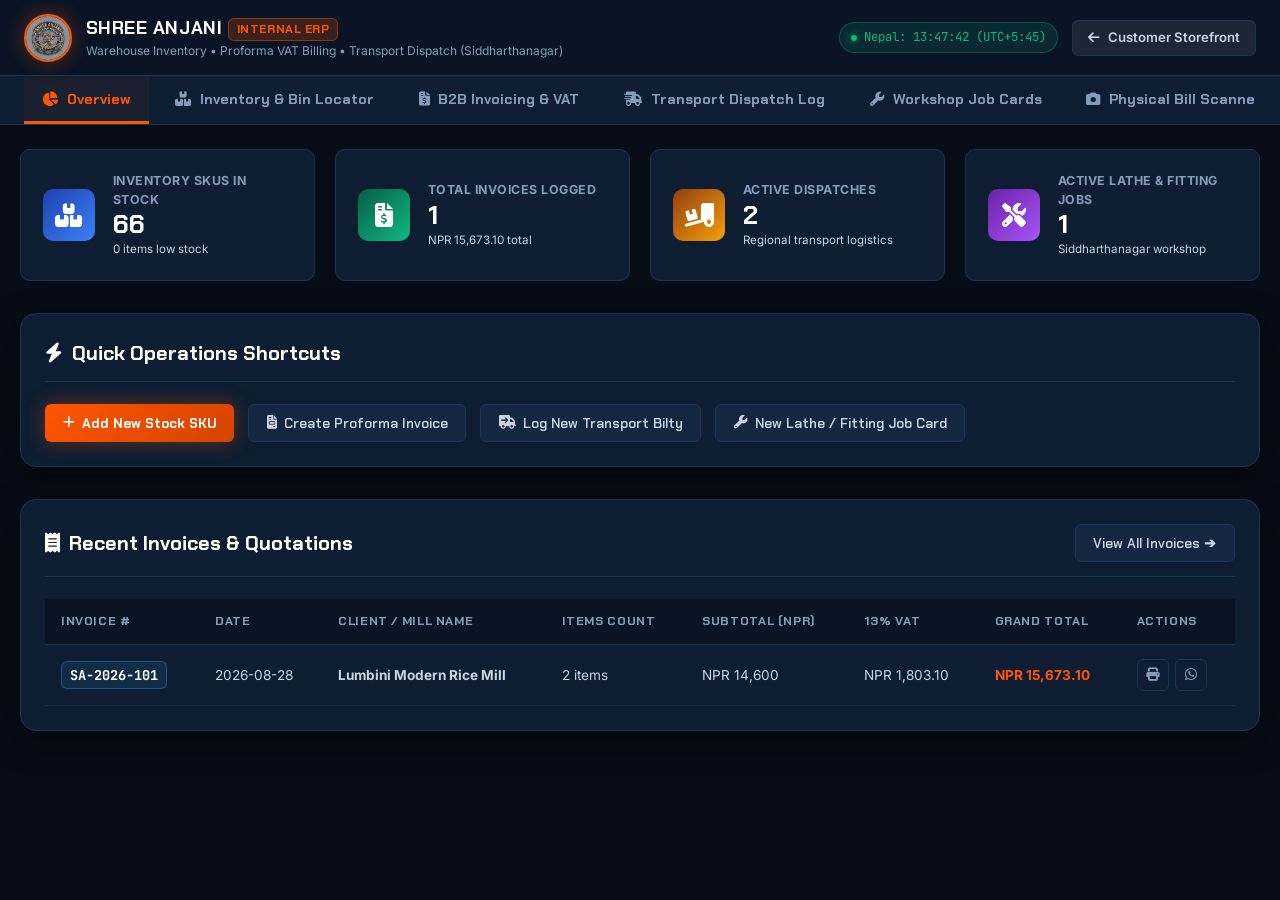
==== internal/index.html @ cbc15a3b "feat: implement 5 SEO & growth modules (dynamic JSON-LD schema, corridor SEO router, bilingual hrefl" ====
<!DOCTYPE html>
<html lang="en">
<head>
  <meta charset="UTF-8" />
  <meta name="viewport" content="width=device-width, initial-scale=1.0" />
  <title>Shree Anjani — Internal Store Operations &amp; ERP Portal</title>
  
  <!-- Fonts & FontAwesome -->
  <link rel="preconnect" href="https://fonts.googleapis.com" />
  <link rel="preconnect" href="https://fonts.gstatic.com" crossorigin />
  <link href="https://fonts.googleapis.com/css2?family=Chakra+Petch:wght@500;600;700&family=Inter:wght@400;500;600;700;800&family=JetBrains+Mono:wght@500;700&family=Mukta:wght@500;700&display=swap" rel="stylesheet" />
  <link rel="stylesheet" href="https://cdnjs.cloudflare.com/ajax/libs/font-awesome/6.5.1/css/all.min.css" />
  
  <link rel="icon" type="image/jpeg" href="../assets/logo.jpg" />
  <link rel="stylesheet" href="internal.css" />
  <script src="../supabase_client.js"></script>
</head>
<body>

  <!-- ================= 1. INTERNAL HEADER ================= -->
  <header class="internal-header">
    <div class="header-brand-wrap">
      <div class="logo-orb" style="background: transparent; padding: 0; overflow: hidden; border: 2px solid var(--accent-orange); border-radius: 50%; width: 48px; height: 48px;">
        <img src="../assets/logo.png" alt="Shree Anjani Logo" style="width: 100%; height: 100%; object-fit: cover;" />
      </div>
      <div class="header-titles">
        <h1>SHREE ANJANI <span class="badge-erp">INTERNAL ERP</span></h1>
        <p class="header-subtitle">Warehouse Inventory • Proforma VAT Billing • Transport Dispatch (Siddharthanagar)</p>
      </div>
    </div>

    <div class="header-right-tools">
      <span class="time-badge" id="internalNepalClock">
        <span class="pulse-dot"></span> <span id="clockDisplay">Nepal Time</span>
      </span>
      <a href="../index.html" class="btn-public-store">
        <i class="fa-solid fa-arrow-left"></i> Customer Storefront
      </a>
    </div>
  </header>

  <!-- ================= 2. TAB NAVIGATION ================= -->
  <nav class="internal-nav-bar" aria-label="Internal Modules Navigation">
    <ul class="nav-tabs-list">
      <li>
        <button class="tab-btn active" data-tab="tab-overview" onclick="window.switchInternalTab('tab-overview')">
          <i class="fa-solid fa-chart-pie"></i> Overview
        </button>
      </li>
      <li>
        <button class="tab-btn" data-tab="tab-inventory" onclick="window.switchInternalTab('tab-inventory')">
          <i class="fa-solid fa-boxes-stacked"></i> Inventory &amp; Bin Locator
        </button>
      </li>
      <li>
        <button class="tab-btn" data-tab="tab-invoicing" onclick="window.switchInternalTab('tab-invoicing')">
          <i class="fa-solid fa-file-invoice-dollar"></i> B2B Invoicing &amp; VAT
        </button>
      </li>
      <li>
        <button class="tab-btn" data-tab="tab-transport" onclick="window.switchInternalTab('tab-transport')">
          <i class="fa-solid fa-truck-fast"></i> Transport Dispatch Log
        </button>
      </li>
      <li>
        <button class="tab-btn" data-tab="tab-workshop" onclick="window.switchInternalTab('tab-workshop')">
          <i class="fa-solid fa-wrench"></i> Workshop Job Cards
        </button>
      </li>
      <li>
        <button class="tab-btn" data-tab="tab-scanner" onclick="window.switchInternalTab('tab-scanner')">
          <i class="fa-solid fa-camera"></i> Physical Bill Scanner
        </button>
      </li>
      <li>
        <button class="tab-btn" data-tab="tab-settings" onclick="window.switchInternalTab('tab-settings')">
          <i class="fa-solid fa-database"></i> Backup &amp; Data
        </button>
      </li>
    </ul>
  </nav>

  <!-- ================= 3. MAIN DASHBOARD PANELS ================= -->
  <main class="internal-main-content">

    <!-- ================= TAB 1: OVERVIEW ================= -->
    <section class="tab-panel active" id="tab-overview">
      
      <!-- Top Summary Metrics Cards -->
      <div class="stats-cards-grid">
        <div class="stat-box">
          <div class="stat-icon-wrapper bg-blue"><i class="fa-solid fa-boxes-stacked"></i></div>
          <div class="stat-content">
            <span class="stat-title">Inventory SKUs in Stock</span>
            <span class="stat-number" id="overviewSkuCount">0</span>
            <span class="stat-memo" id="overviewLowStockCount">0 items low stock</span>
          </div>
        </div>

        <div class="stat-box">
          <div class="stat-icon-wrapper bg-emerald"><i class="fa-solid fa-file-invoice-dollar"></i></div>
          <div class="stat-content">
            <span class="stat-title">Total Invoices Logged</span>
            <span class="stat-number" id="overviewInvoiceCount">0</span>
            <span class="stat-memo" id="overviewRevenueVal">NPR 0.00 total</span>
          </div>
        </div>

        <div class="stat-box">
          <div class="stat-icon-wrapper bg-amber"><i class="fa-solid fa-truck-ramp-box"></i></div>
          <div class="stat-content">
            <span class="stat-title">Active Dispatches</span>
            <span class="stat-number" id="overviewDispatchCount">0</span>
            <span class="stat-memo">Regional transport logistics</span>
          </div>
        </div>

        <div class="stat-box">
          <div class="stat-icon-wrapper bg-purple"><i class="fa-solid fa-screwdriver-wrench"></i></div>
          <div class="stat-content">
            <span class="stat-title">Active Lathe &amp; Fitting Jobs</span>
            <span class="stat-number" id="overviewWorkshopCount">0</span>
            <span class="stat-memo">Siddharthanagar workshop</span>
          </div>
        </div>
      </div>

      <!-- Quick Action Shortcuts -->
      <div class="section-panel-card hide-on-print">
        <div class="panel-header-flex">
          <h2 class="panel-title"><i class="fa-solid fa-bolt text-orange"></i> Quick Operations Shortcuts</h2>
        </div>
        <div style="display: flex; flex-wrap: wrap; gap: 0.85rem;">
          <button class="btn-primary-action" onclick="window.openStockModal()">
            <i class="fa-solid fa-plus"></i> Add New Stock SKU
          </button>
          <button class="btn-secondary-action" onclick="window.switchInternalTab('tab-invoicing')">
            <i class="fa-solid fa-file-invoice"></i> Create Proforma Invoice
          </button>
          <button class="btn-secondary-action" onclick="window.switchInternalTab('tab-transport')">
            <i class="fa-solid fa-truck-arrow-right"></i> Log New Transport Bilty
          </button>
          <button class="btn-secondary-action" onclick="window.switchInternalTab('tab-workshop')">
            <i class="fa-solid fa-wrench"></i> New Lathe / Fitting Job Card
          </button>
        </div>
      </div>

      <!-- Recent Invoices Summary Table -->
      <div class="section-panel-card">
        <div class="panel-header-flex">
          <h2 class="panel-title"><i class="fa-solid fa-receipt text-orange"></i> Recent Invoices &amp; Quotations</h2>
          <button class="btn-secondary-action" onclick="window.switchInternalTab('tab-invoicing')">View All Invoices ➔</button>
        </div>
        <div class="table-responsive-container">
          <table class="data-table" id="recentInvoicesTable">
            <thead>
              <tr>
                <th>Invoice #</th>
                <th>Date</th>
                <th>Client / Mill Name</th>
                <th>Items Count</th>
                <th>Subtotal (NPR)</th>
                <th>13% VAT</th>
                <th>Grand Total</th>
                <th>Actions</th>
              </tr>
            </thead>
            <tbody id="recentInvoicesTbody">
              <!-- Populated dynamically via JS -->
            </tbody>
          </table>
        </div>
      </div>

    </section>

    <!-- ================= TAB 2: INVENTORY & BIN LOCATOR ================= -->
    <section class="tab-panel" id="tab-inventory">
      
      <div class="section-panel-card">
        <div class="panel-header-flex">
          <h2 class="panel-title"><i class="fa-solid fa-warehouse text-orange"></i> Warehouse Inventory &amp; Shelf / Bin Locator</h2>
          
          <div class="panel-controls">
            <input type="text" id="inventorySearchInput" class="search-input-control" placeholder="Search Part No. (e.g. 6205, B-65, UCP)..." oninput="window.renderInventoryTable()" />
            <select id="inventoryCategoryFilter" class="select-filter-control" onchange="window.renderInventoryTable()">
              <option value="All">All Categories</option>
              <option value="Bearings">Bearings</option>
              <option value="Belts & Pulleys">Belts &amp; Pulleys</option>
              <option value="Machinery Spares">Machinery Spares</option>
              <option value="Workshop Services">Workshop Services</option>
            </select>
            <select id="inventoryBrandFilter" class="select-filter-control" onchange="window.renderInventoryTable()">
              <option value="All">All Brands</option>
              <option value="SKF">SKF</option>
              <option value="NBC">NBC</option>
              <option value="URB">URB</option>
              <option value="NTN">NTN</option>
              <option value="Other">Other Brands</option>
            </select>
            <button class="btn-primary-action" onclick="window.openStockModal()">
              <i class="fa-solid fa-plus"></i> Add Item
            </button>
          </div>
        </div>

        <div class="table-responsive-container">
          <table class="data-table" id="inventoryTable">
            <thead>
              <tr>
                <th>Part / Bearing No.</th>
                <th>Category</th>
                <th>Brand</th>
                <th>Warehouse Rack / Bin</th>
                <th>Stock Qty</th>
                <th>Wholesale Rate (NPR)</th>
                <th>Status</th>
                <th>Actions</th>
              </tr>
            </thead>
            <tbody id="inventoryTbody">
              <!-- Populated dynamically via JS -->
            </tbody>
          </table>
        </div>
      </div>

    </section>

    <!-- ================= TAB 3: B2B INVOICING & VAT ================= -->
    <section class="tab-panel" id="tab-invoicing">
      
      <!-- New Invoice Generator Box -->
      <div class="section-panel-card hide-on-print">
        <div class="panel-header-flex">
          <h2 class="panel-title"><i class="fa-solid fa-file-circle-plus text-orange"></i> Create B2B Wholesale Proforma / Tax Invoice</h2>
          <button class="btn-secondary-action" onclick="window.resetInvoiceForm()"><i class="fa-solid fa-rotate-left"></i> Reset Form</button>
        </div>

        <form id="invoiceGeneratorForm" onsubmit="event.preventDefault(); window.generateAndSaveInvoice();">
          <div class="form-3col">
            <div class="input-field-group">
              <label for="invCustomerName">Client / Mill / Business Name *</label>
              <input type="text" id="invCustomerName" placeholder="e.g. Lumbini Agro & Rice Mills Ltd." required />
            </div>
            <div class="input-field-group">
              <label for="invCustomerPan">Client PAN / VAT No.</label>
              <input type="text" id="invCustomerPan" placeholder="e.g. 601234567" />
            </div>
            <div class="input-field-group">
              <label for="invCustomerPhone">Contact Phone / WhatsApp *</label>
              <input type="tel" id="invCustomerPhone" placeholder="e.g. 98XXXXXXXX" required />
            </div>
          </div>

          <div class="form-3col">
            <div class="input-field-group">
              <label for="invCustomerLocation">Delivery City / District *</label>
              <input type="text" id="invCustomerLocation" placeholder="e.g. Siddharthanagar, Pokhara, Butwal" required />
            </div>
            <div class="input-field-group">
              <label for="invDate">Invoice Date</label>
              <input type="date" id="invDate" />
            </div>
            <div class="input-field-group">
              <label for="invDiscountPct">Special Discount Rate (%)</label>
              <input type="number" id="invDiscountPct" value="0" min="0" max="50" step="0.5" oninput="window.recalculateInvoiceTotals()" />
            </div>
          </div>

          <!-- Dynamic Line Items Container -->
          <div style="margin: 1.5rem 0 1rem;">
            <div style="display: flex; justify-content: space-between; align-items: center; margin-bottom: 0.75rem;">
              <h3 style="font-family: var(--font-display); font-size: 1rem; color: #fff;">Itemized Bill of Materials</h3>
              <button type="button" class="btn-secondary-action" onclick="window.addInvoiceItemRow()">
                <i class="fa-solid fa-plus"></i> Add Item Line
              </button>
            </div>

            <div id="invoiceItemsRowsContainer">
              <!-- Item rows injected via JS -->
            </div>
          </div>

          <!-- Invoice Bottom Action Buttons -->
          <div style="display: flex; justify-content: flex-end; gap: 0.85rem; margin-top: 1.5rem;">
            <button type="submit" class="btn-primary-action">
              <i class="fa-solid fa-floppy-disk"></i> Save &amp; Generate Invoice
            </button>
          </div>
        </form>
      </div>

      <!-- Printable Invoice Paper View (Appears upon generation or viewing) -->
      <div id="invoicePrintableView" class="invoice-bill-container" style="display: none;">
        
        <div class="invoice-bill-header">
          <div class="invoice-brand" style="display: flex; align-items: center; gap: 1.15rem;">
            <img src="../assets/logo.png" alt="Shree Anjani Logo" style="width: 68px; height: 68px; border-radius: 50%; border: 2px solid #D94400; object-fit: cover;" />
            <div>
              <h2>SHREE ANJANI BELT AND BEARING STORE</h2>
              <p><strong>Formerly Shree Balaji Belt Center</strong> • ESTB. 2026</p>
              <p>Main Industrial Corridor, Siddharthanagar (Bhairahawa), Nepal</p>
              <p><strong>Phone:</strong> 980-4462602 / 984-7301185 • <strong>Plus Code:</strong> GF83+75V</p>
            </div>
          </div>
          <div class="invoice-meta-right">
            <div class="invoice-tag-title">PROFORMA INVOICE</div>
            <p><strong>Invoice No:</strong> <span id="printInvNumber" class="font-mono">SA-2026-001</span></p>
            <p><strong>Date:</strong> <span id="printInvDate">2026-08-29</span></p>
          </div>
        </div>

        <div class="invoice-customer-details">
          <div>
            <p><strong>Billed To:</strong> <span id="printClientName">Lumbini Rice Mill</span></p>
            <p><strong>PAN / VAT No:</strong> <span id="printClientPan">N/A</span></p>
          </div>
          <div>
            <p><strong>Contact Phone:</strong> <span id="printClientPhone">980-0000000</span></p>
            <p><strong>Delivery Destination:</strong> <span id="printClientCity">Siddharthanagar, Nepal</span></p>
          </div>
        </div>

        <table class="invoice-table-printable">
          <thead>
            <tr>
              <th>#</th>
              <th>Item Description / Part No.</th>
              <th>Brand</th>
              <th>Qty</th>
              <th>Rate (NPR)</th>
              <th style="text-align: right;">Amount (NPR)</th>
            </tr>
          </thead>
          <tbody id="printInvTbody">
            <!-- Populated via JS -->
          </tbody>
        </table>

        <table class="invoice-totals-table">
          <tr>
            <td><strong>Subtotal:</strong></td>
            <td style="text-align: right;" id="printSubtotal">NPR 0.00</td>
          </tr>
          <tr>
            <td><strong>Discount:</strong></td>
            <td style="text-align: right;" id="printDiscount">NPR 0.00</td>
          </tr>
          <tr>
            <td><strong>13% Nepal VAT:</strong></td>
            <td style="text-align: right;" id="printVat">NPR 0.00</td>
          </tr>
          <tr class="total-grand-row">
            <td><strong>Grand Total:</strong></td>
            <td style="text-align: right;" id="printGrandTotal">NPR 0.00</td>
          </tr>
        </table>

        <div class="invoice-footer-signatures">
          <div>
            <p>Prepared By: <strong>Sales Desk (Shree Anjani)</strong></p>
            <p>100% Genuine Industrial Spares Guarantee</p>
          </div>
          <div style="text-align: right;">
            <p>_______________________________</p>
            <p>Authorized Signature &amp; Stamp</p>
          </div>
        </div>

        <div class="hide-on-print" style="display: flex; justify-content: flex-end; gap: 0.85rem; margin-top: 1.5rem; border-top: 1px solid #E2E8F0; padding-top: 1.25rem;">
          <button class="btn-primary-action" onclick="window.print()"><i class="fa-solid fa-print"></i> Print / Save PDF</button>
          <button class="btn-secondary-action" onclick="window.shareCurrentInvoiceWhatsApp()"><i class="fa-brands fa-whatsapp text-emerald"></i> WhatsApp Invoice to Client</button>
        </div>

      </div>

    </section>

    <!-- ================= TAB 4: TRANSPORT DISPATCH LOG ================= -->
    <section class="tab-panel" id="tab-transport">
      
      <div class="section-panel-card">
        <div class="panel-header-flex">
          <h2 class="panel-title"><i class="fa-solid fa-truck-fast text-orange"></i> Regional Transport Logistics &amp; Bilty Tracker</h2>
          <button class="btn-primary-action" onclick="window.openTransportModal()"><i class="fa-solid fa-plus"></i> Log Dispatch</button>
        </div>

        <div class="table-responsive-container">
          <table class="data-table" id="transportTable">
            <thead>
              <tr>
                <th>Bilty / Receipt #</th>
                <th>Dispatch Date</th>
                <th>Transport Service</th>
                <th>Destination District</th>
                <th>Client Name</th>
                <th>Packages / Cartons</th>
                <th>Payment Mode</th>
                <th>Status</th>
                <th>Actions</th>
              </tr>
            </thead>
            <tbody id="transportTbody">
              <!-- Populated dynamically via JS -->
            </tbody>
          </table>
        </div>
      </div>

    </section>

    <!-- ================= TAB 5: WORKSHOP JOB CARDS ================= -->
    <section class="tab-panel" id="tab-workshop">
      
      <div class="section-panel-card">
        <div class="panel-header-flex">
          <h2 class="panel-title"><i class="fa-solid fa-wrench text-orange"></i> Machine Workshop Job Card Manager</h2>
          <button class="btn-primary-action" onclick="window.openWorkshopModal()"><i class="fa-solid fa-plus"></i> New Job Card</button>
        </div>

        <div class="table-responsive-container">
          <table class="data-table" id="workshopTable">
            <thead>
              <tr>
                <th>Job Card #</th>
                <th>Received Date</th>
                <th>Job Type</th>
                <th>Client / Mill Name</th>
                <th>Specifications / Notes</th>
                <th>Charges (NPR)</th>
                <th>Job Status</th>
                <th>Actions</th>
              </tr>
            </thead>
            <tbody id="workshopTbody">
              <!-- Populated dynamically via JS -->
            </tbody>
          </table>
        </div>
      </div>

    </section>

    <!-- ================= TAB 5: PHYSICAL BILL & INVOICE OCR SCANNER ================= -->
    <section class="tab-panel" id="tab-scanner">
      
      <div class="section-panel-card">
        <div class="panel-header-flex">
          <div>
            <h2 class="panel-title"><i class="fa-solid fa-camera text-orange"></i> Physical Bill &amp; Invoice Scanner (OCR)</h2>
            <p style="color: var(--text-secondary); font-size: 0.85rem; margin-top: 0.25rem;">
              Capture physical paper bills or upload invoice photos. Automatically detect part numbers, quantities, and update warehouse inventory.
            </p>
          </div>
          <div style="display: flex; gap: 0.5rem; align-items: center;">
            <span class="badge-erp" style="background: rgba(16, 185, 129, 0.15); color: #34D399; border: 1px solid rgba(16, 185, 129, 0.3);">
              <i class="fa-solid fa-wand-magic-sparkles"></i> Smart Stock Sync
            </span>
          </div>
        </div>

        <!-- Bill Type Selector -->
        <div style="background: rgba(10, 19, 32, 0.85); border: 1px solid var(--border-subtle); border-radius: var(--radius-md); padding: 1rem 1.25rem; margin-bottom: 1.5rem; display: flex; flex-wrap: wrap; align-items: center; justify-content: space-between; gap: 1rem;">
          <span style="font-weight: 700; color: #FFFFFF; font-size: 0.9rem;">
            <i class="fa-solid fa-arrow-right-arrow-left text-orange"></i> Transaction Intent:
          </span>
          <div style="display: flex; gap: 1.5rem;">
            <label style="display: flex; align-items: center; gap: 0.5rem; color: #34D399; font-weight: 700; cursor: pointer;">
              <input type="radio" name="billTypeRadio" value="PURCHASE" checked onchange="window.updateBillScanMode()" />
              <span>📥 Purchase Bill (Inward / Restock &rarr; <strong style="text-decoration: underline;">ADDS TO STOCK</strong>)</span>
            </label>
            <label style="display: flex; align-items: center; gap: 0.5rem; color: #38BDF8; font-weight: 700; cursor: pointer;">
              <input type="radio" name="billTypeRadio" value="SALES" onchange="window.updateBillScanMode()" />
              <span>📤 Sales Bill (Outward / Dispatch &rarr; <strong style="text-decoration: underline;">DEDUCTS STOCK</strong>)</span>
            </label>
          </div>
        </div>

        <div style="display: grid; grid-template-columns: 1fr 1.35fr; gap: 1.5rem;">
          
          <!-- Column 1: Camera Viewfinder & File Input -->
          <div>
            <div style="border: 2px dashed var(--border-subtle); border-radius: var(--radius-md); background: #060e18; min-height: 240px; position: relative; overflow: hidden; display: flex; flex-direction: column; align-items: center; justify-content: center; padding: 1rem;">
              
              <video id="scannerVideoFeed" autoplay playsinline style="width: 100%; height: 220px; object-fit: cover; border-radius: 6px; display: none;"></video>
              <canvas id="scannerCanvasOutput" style="width: 100%; max-height: 220px; object-fit: contain; border-radius: 6px; display: none;"></canvas>

              <div id="scannerPlaceholder" style="text-align: center; padding: 1.5rem 0;">
                <i class="fa-solid fa-file-invoice" style="font-size: 2.75rem; color: var(--accent-orange); margin-bottom: 0.75rem; opacity: 0.85;"></i>
                <p style="font-size: 0.95rem; color: #FFFFFF; font-weight: 600; margin-bottom: 0.25rem;">Camera Viewfinder Ready</p>
                <p style="font-size: 0.75rem; color: var(--text-muted);">Position physical bill under bright light or upload photo</p>
              </div>

              <!-- Viewfinder Guide Box Overlay -->
              <div id="scannerOverlayGuide" style="position: absolute; top: 15px; left: 15px; right: 15px; bottom: 15px; border: 2px solid rgba(56, 189, 248, 0.5); border-radius: 8px; pointer-events: none; display: none;">
                <div style="position: absolute; top: 5px; left: 10px; font-size: 0.65rem; color: #38BDF8; font-family: var(--font-mono); font-weight: bold;">
                  SCAN AREA • ALIGN INVOICE TABLE
                </div>
              </div>
            </div>

            <!-- Viewfinder Controls -->
            <div style="display: flex; flex-wrap: wrap; gap: 0.65rem; margin-top: 1rem;">
              <button type="button" class="btn-primary-action" id="btnStartCam" onclick="window.startBillCamera()">
                <i class="fa-solid fa-video"></i> Start Camera
              </button>
              <button type="button" class="btn-secondary-action" id="btnSnapCam" onclick="window.captureBillSnapshot()" style="display: none; border-color: #34D399; color: #34D399;">
                <i class="fa-solid fa-camera"></i> Capture &amp; Scan
              </button>
              <button type="button" class="btn-secondary-action" onclick="document.getElementById('billPhotoUpload').click()">
                <i class="fa-solid fa-image"></i> Upload Bill Photo
              </button>
              <input type="file" id="billPhotoUpload" accept="image/*" style="display: none;" onchange="window.handleBillPhotoUpload(event)" />
            </div>

            <!-- Header Info Extraction -->
            <div style="background: rgba(10, 19, 32, 0.8); border: 1px solid var(--border-subtle); border-radius: var(--radius-md); padding: 1rem; margin-top: 1rem;">
              <div style="font-size: 0.75rem; font-family: var(--font-mono); color: var(--accent-orange); margin-bottom: 0.65rem; font-weight: bold;">
                <i class="fa-solid fa-receipt"></i> INVOICE HEADER DETAILS
              </div>
              <div class="form-2col" style="margin-bottom: 0.5rem;">
                <div class="input-field-group">
                  <label for="billPartyName">Supplier / Customer</label>
                  <input type="text" id="billPartyName" placeholder="e.g. SKF Nepal / ABC Mills" />
                </div>
                <div class="input-field-group">
                  <label for="billInvoiceNumber">Bill / Invoice No.</label>
                  <input type="text" id="billInvoiceNumber" placeholder="e.g. INV-2026-890" />
                </div>
              </div>
              <div class="form-2col">
                <div class="input-field-group">
                  <label for="billPanVat">PAN / VAT No.</label>
                  <input type="text" id="billPanVat" placeholder="e.g. 601249821" />
                </div>
                <div class="input-field-group">
                  <label for="billDate">Bill Date</label>
                  <input type="date" id="billDate" />
                </div>
              </div>
            </div>

          </div>

          <!-- Column 2: Scanned Line Items & Stock Impact Preview -->
          <div>
            <div style="display: flex; justify-content: space-between; align-items: center; margin-bottom: 0.75rem;">
              <h3 style="font-family: var(--font-display); font-size: 1.1rem; color: #FFFFFF;">
                <i class="fa-solid fa-list-check text-orange"></i> Detected Line Items &amp; Stock Impact
              </h3>
              <button type="button" class="btn-secondary-action" style="font-size: 0.75rem; padding: 0.35rem 0.75rem;" onclick="window.addBlankScannedItemRow()">
                <i class="fa-solid fa-plus"></i> Add Item Line
              </button>
            </div>

            <div class="table-responsive-container" style="max-height: 320px; overflow-y: auto; border: 1px solid var(--border-subtle); border-radius: var(--radius-md);">
              <table class="data-table" id="scannedItemsTable">
                <thead>
                  <tr>
                    <th>Part Number</th>
                    <th>Brand</th>
                    <th>Scanned Qty</th>
                    <th>Unit Rate</th>
                    <th>Current &rarr; New Stock</th>
                    <th>Action</th>
                  </tr>
                </thead>
                <tbody id="scannedItemsTbody">
                  <!-- Dynamically populated or manually edited -->
                  <tr>
                    <td colspan="6" style="text-align: center; color: var(--text-muted); padding: 2rem;">
                      <i class="fa-solid fa-qrcode" style="font-size: 1.5rem; margin-bottom: 0.5rem; display: block;"></i>
                      Scan a physical bill or click "Add Item Line" to preview stock impact.
                    </td>
                  </tr>
                </tbody>
              </table>
            </div>

            <!-- Financial Summary Box -->
            <div style="background: rgba(10, 19, 32, 0.8); border: 1px solid var(--border-subtle); border-radius: var(--radius-md); padding: 1rem; margin-top: 1rem;">
              <div style="display: flex; justify-content: space-between; align-items: center; font-size: 0.85rem; color: var(--text-secondary); margin-bottom: 0.35rem;">
                <span>Taxable Amount:</span>
                <strong id="scannedTaxableVal" style="color: #FFFFFF;">NPR 0.00</strong>
              </div>
              <div style="display: flex; justify-content: space-between; align-items: center; font-size: 0.85rem; color: var(--text-secondary); margin-bottom: 0.35rem;">
                <span>13% Nepal VAT:</span>
                <strong id="scannedVatVal" style="color: var(--accent-blue);">NPR 0.00</strong>
              </div>
              <div style="display: flex; justify-content: space-between; align-items: center; font-size: 1.05rem; font-weight: 700; color: #FFFFFF; border-top: 1px solid var(--border-subtle); padding-top: 0.5rem; margin-top: 0.5rem;">
                <span>Bill Grand Total:</span>
                <span id="scannedGrandTotalVal" style="color: var(--accent-orange);">NPR 0.00</span>
              </div>
            </div>

            <!-- Apply CTA Button -->
            <div style="margin-top: 1.25rem;">
              <button type="button" class="btn-primary-action" style="width: 100%; justify-content: center; font-size: 1rem; padding: 0.85rem;" onclick="window.commitScannedBillToWarehouse()">
                <i class="fa-solid fa-boxes-stacked"></i> ⚡ Apply Bill &amp; Update Warehouse Stock
              </button>
            </div>

          </div>

        </div>

      </div>

    </section>

    <!-- ================= TAB 6: BACKUP & DATA ================= -->
    <section class="tab-panel" id="tab-settings">
      
      <div class="section-panel-card">
        <div class="panel-header-flex">
          <h2 class="panel-title"><i class="fa-solid fa-database text-orange"></i> Data Backup, JSON Export &amp; System Maintenance</h2>
        </div>
        
        <p style="color: var(--text-secondary); margin-bottom: 1.5rem; font-size: 0.9rem;">
          All stock counts, B2B invoices, transport logs, and workshop job cards are securely stored in your browser's persistent storage. You can create JSON backups or restore data anytime.
        </p>

        <div style="display: flex; flex-wrap: wrap; gap: 1rem; margin-bottom: 2rem;">
          <button class="btn-primary-action" onclick="window.exportAllDataJSON()">
            <i class="fa-solid fa-download"></i> Export Full Backup (JSON)
          </button>
          
          <label class="btn-secondary-action" style="cursor: pointer;">
            <i class="fa-solid fa-upload"></i> Restore Backup (JSON)
            <input type="file" id="importJsonInput" accept=".json" style="display: none;" onchange="window.importDataJSON(event)" />
          </label>

          <button class="btn-secondary-action" style="border-color: #F87171; color: #F87171;" onclick="window.resetToDemoSeedData()">
            <i class="fa-solid fa-rotate"></i> Reset to Factory Seed Data (10 Units Stock)
          </button>
        </div>

        <!-- Supabase Cloud Database Real-Time Synchronization Card -->
        <div style="background: rgba(10, 19, 32, 0.8); border: 1px solid var(--accent-orange); border-radius: var(--radius-md); padding: 1.5rem; margin-bottom: 1.5rem;">
          <div style="display: flex; justify-content: space-between; align-items: center; flex-wrap: wrap; gap: 0.75rem; margin-bottom: 1rem;">
            <h3 style="font-family: var(--font-display); font-size: 1.15rem; color: #FFFFFF; display: flex; align-items: center; gap: 0.5rem;">
              <i class="fa-solid fa-bolt text-orange"></i> Supabase Cloud PostgreSQL Database &amp; Real-Time Sync
            </h3>
            <span id="supabaseStatusBadge" style="background: rgba(56, 189, 248, 0.15); color: var(--accent-blue); font-size: 0.75rem; font-weight: 700; padding: 0.3rem 0.75rem; border-radius: var(--radius-pill); border: 1px solid rgba(56, 189, 248, 0.3);">
              <i class="fa-solid fa-circle-dot"></i> Standalone Local PWA Mode
            </span>
          </div>

          <p style="font-size: 0.85rem; color: var(--text-secondary); margin-bottom: 1.25rem;">
            Connect your Supabase project to enable real-time multi-device cloud synchronization between your warehouse sales counter and field agents across Nepal.
          </p>

          <div style="display: grid; grid-template-columns: 1fr 1fr; gap: 1rem; margin-bottom: 1.25rem;">
            <div class="input-field-group">
              <label for="supabaseUrlInput">Supabase Project URL</label>
              <input type="url" id="supabaseUrlInput" placeholder="https://your-project.supabase.co" />
            </div>
            <div class="input-field-group">
              <label for="supabaseKeyInput">Supabase Anon Public API Key</label>
              <input type="password" id="supabaseKeyInput" placeholder="eyJhbGciOiJIUzI1NiIsInR5cCI6IkpXVCJ9..." />
            </div>
          </div>

          <div style="display: flex; flex-wrap: wrap; gap: 0.75rem;">
            <button type="button" class="btn-primary-action" onclick="window.saveAndTestSupabase()">
              <i class="fa-solid fa-plug"></i> Connect &amp; Test Supabase
            </button>
            <button type="button" class="btn-secondary-action" onclick="window.syncLocalWithSupabase()">
              <i class="fa-solid fa-arrows-rotate"></i> Pull Products from Supabase
            </button>
            <button type="button" class="btn-secondary-action" style="border-color: #34D399; color: #34D399;" onclick="window.seedAllInventoryTenUnits()">
              <i class="fa-solid fa-layer-group"></i> ⚡ Initialize 70+ Items (10 Units Stock Each)
            </button>
          </div>

          <div id="supabaseFeedbackMsg" style="margin-top: 1rem; font-size: 0.825rem; display: none; padding: 0.65rem 1rem; border-radius: 6px;"></div>
        </div>

        <!-- Bulk CSV Inventory Uploader Component -->
        <div style="background: rgba(10, 19, 32, 0.8); border: 1px solid var(--border-subtle); border-radius: var(--radius-md); padding: 1.5rem;">
          <div style="display: flex; justify-content: space-between; align-items: center; flex-wrap: wrap; gap: 1rem; margin-bottom: 1rem;">
            <h3 style="font-family: var(--font-display); font-size: 1.1rem; color: #FFFFFF;">
              <i class="fa-solid fa-file-csv text-orange"></i> Bulk Warehouse Inventory Uploader (CSV / Excel)
            </h3>
            <button type="button" class="btn-secondary-action" onclick="window.downloadSampleInventoryCSV()">
              <i class="fa-solid fa-download"></i> Download Sample CSV Template
            </button>
          </div>
          <p style="font-size: 0.825rem; color: var(--text-secondary); margin-bottom: 1rem;">
            Upload a supplier CSV spreadsheet to batch import thousands of bearing, belt, and spare part SKUs directly into your warehouse locator.
          </p>

          <div style="border: 2px dashed var(--border-subtle); border-radius: var(--radius-md); padding: 1.75rem; text-align: center; background: rgba(5, 11, 20, 0.5);">
            <i class="fa-solid fa-cloud-arrow-up" style="font-size: 2rem; color: var(--accent-blue); margin-bottom: 0.75rem;"></i>
            <p style="font-size: 0.9rem; color: #FFFFFF; font-weight: 600; margin-bottom: 0.25rem;">Select or Drag &amp; Drop CSV File</p>
            <p style="font-size: 0.75rem; color: var(--text-muted); margin-bottom: 1rem;">Columns: PartNo, Brand, Category, RackLocation, Quantity, WholesaleRate, LowStockAlert</p>
            <input type="file" id="bulkCsvFileInput" accept=".csv" style="display: none;" onchange="window.handleBulkCSVUpload(event)" />
            <button type="button" class="btn-primary-action" onclick="document.getElementById('bulkCsvFileInput').click()">
              <i class="fa-solid fa-folder-open"></i> Browse CSV Spreadsheet
            </button>
          </div>

          <div id="csvPreviewContainer" style="display: none; margin-top: 1.5rem;">
            <h4 style="font-size: 0.95rem; color: #FFFFFF; margin-bottom: 0.5rem;">Parsed Records Preview:</h4>
            <div class="table-responsive-container" style="max-height: 280px; overflow-y: auto;">
              <table class="data-table" id="csvPreviewTable">
                <thead>
                  <tr>
                    <th>Part No.</th>
                    <th>Brand</th>
                    <th>Category</th>
                    <th>Rack / Bin</th>
                    <th>Qty</th>
                    <th>Rate (NPR)</th>
                  </tr>
                </thead>
                <tbody id="csvPreviewTbody"></tbody>
              </table>
            </div>
            <div style="display: flex; justify-content: flex-end; gap: 0.85rem; margin-top: 1rem;">
              <button type="button" class="btn-secondary-action" onclick="document.getElementById('csvPreviewContainer').style.display='none'">Cancel</button>
              <button type="button" class="btn-primary-action" onclick="window.commitBulkCSVImport()">
                <i class="fa-solid fa-check"></i> Commit Batch Update to Warehouse
              </button>
            </div>
          </div>
        </div>
      </div>

    </section>

  </main>

  <!-- ================= MODALS ================= -->

  <!-- Modal 1: Stock Item Add/Edit -->
  <div class="modal-overlay" id="stockModal">
    <div class="modal-content-box">
      <button class="modal-close-icon" onclick="window.closeStockModal()">&times;</button>
      <h3 style="font-family: var(--font-display); color: #fff; margin-bottom: 1.25rem;">Add / Edit Inventory Stock SKU</h3>
      
      <form id="stockForm" onsubmit="event.preventDefault(); window.saveStockItem();">
        <input type="hidden" id="stockEditId" value="" />
        
        <div class="form-2col">
          <div class="input-field-group">
            <label for="stockPartNo">Part / Bearing No. *</label>
            <input type="text" id="stockPartNo" placeholder="e.g. 6205-2RS, B-65, UCP 208" required />
          </div>
          <div class="input-field-group">
            <label for="stockBrand">Brand *</label>
            <select id="stockBrand" required>
              <option value="SKF">SKF</option>
              <option value="NBC">NBC</option>
              <option value="URB">URB</option>
              <option value="NTN">NTN</option>
              <option value="ZKL">ZKL</option>
              <option value="Fenner">Fenner</option>
              <option value="Other">Other</option>
            </select>
          </div>
        </div>

        <div class="form-2col">
          <div class="input-field-group">
            <label for="stockCategory">Category *</label>
            <select id="stockCategory" required>
              <option value="Bearings">Bearings</option>
              <option value="Belts & Pulleys">Belts &amp; Pulleys</option>
              <option value="Machinery Spares">Machinery Spares</option>
              <option value="Workshop Services">Workshop Services</option>
            </select>
          </div>
          <div class="input-field-group">
            <label for="stockRackLocation">Rack / Bin Location *</label>
            <input type="text" id="stockRackLocation" placeholder="e.g. Rack A-04, Shelf 2" required />
          </div>
        </div>

        <div class="form-2col">
          <div class="input-field-group">
            <label for="stockQuantity">Stock Quantity (Pcs/Units) *</label>
            <input type="number" id="stockQuantity" min="0" value="10" required />
          </div>
          <div class="input-field-group">
            <label for="stockWholesaleRate">Wholesale Rate (NPR) *</label>
            <input type="number" id="stockWholesaleRate" min="0" step="10" value="500" required />
          </div>
        </div>

        <div style="display: flex; justify-content: flex-end; gap: 0.85rem; margin-top: 1.5rem;">
          <button type="button" class="btn-secondary-action" onclick="window.closeStockModal()">Cancel</button>
          <button type="submit" class="btn-primary-action">Save to Inventory</button>
        </div>
      </form>
    </div>
  </div>

  <!-- Modal 2: Transport Dispatch Log -->
  <div class="modal-overlay" id="transportModal">
    <div class="modal-content-box">
      <button class="modal-close-icon" onclick="window.closeTransportModal()">&times;</button>
      <h3 style="font-family: var(--font-display); color: #fff; margin-bottom: 1.25rem;">Log Regional Transport Dispatch</h3>
      
      <form id="transportForm" onsubmit="event.preventDefault(); window.saveTransportDispatch();">
        <div class="form-2col">
          <div class="input-field-group">
            <label for="transBiltyNo">Bilty / Receipt No. *</label>
            <input type="text" id="transBiltyNo" placeholder="e.g. LUM-8921" required />
          </div>
          <div class="input-field-group">
            <label for="transService">Transport Service Name *</label>
            <input type="text" id="transService" placeholder="e.g. Lumbini Transport Express" required />
          </div>
        </div>

        <div class="form-2col">
          <div class="input-field-group">
            <label for="transDestination">Destination District / City *</label>
            <input type="text" id="transDestination" placeholder="e.g. Pokhara, Kathmandu, Butwal" required />
          </div>
          <div class="input-field-group">
            <label for="transClientName">Client Name *</label>
            <input type="text" id="transClientName" placeholder="e.g. Himalayan Flour Mill" required />
          </div>
        </div>

        <div class="form-2col">
          <div class="input-field-group">
            <label for="transPackages">Cartons / Bags Count</label>
            <input type="text" id="transPackages" placeholder="e.g. 2 Cartons, 1 Bundle" required />
          </div>
          <div class="input-field-group">
            <label for="transPaymentMode">Freight Payment Mode</label>
            <select id="transPaymentMode">
              <option value="To-Pay (Client Pays)">To-Pay (Client Pays)</option>
              <option value="Paid (Prepaid)">Paid (Prepaid)</option>
            </select>
          </div>
        </div>

        <div style="display: flex; justify-content: flex-end; gap: 0.85rem; margin-top: 1.5rem;">
          <button type="button" class="btn-secondary-action" onclick="window.closeTransportModal()">Cancel</button>
          <button type="submit" class="btn-primary-action">Save Dispatch</button>
        </div>
      </form>
    </div>
  </div>

  <!-- Modal 3: Workshop Job Card -->
  <div class="modal-overlay" id="workshopModal">
    <div class="modal-content-box">
      <button class="modal-close-icon" onclick="window.closeWorkshopModal()">&times;</button>
      <h3 style="font-family: var(--font-display); color: #fff; margin-bottom: 1.25rem;">Create Machine Workshop Job Card</h3>
      
      <form id="workshopForm" onsubmit="event.preventDefault(); window.saveWorkshopJob();">
        <div class="form-2col">
          <div class="input-field-group">
            <label for="wsJobType">Job Type *</label>
            <select id="wsJobType" required>
              <option value="Lathe Turning / Bush Fabrication">Lathe Turning / Bush Fabrication</option>
              <option value="Pulley Rebore & Keyway Cutting">Pulley Rebore &amp; Keyway Cutting</option>
              <option value="Hydraulic Bearing Fitting & Removal">Hydraulic Bearing Fitting &amp; Removal</option>
              <option value="Shaft Alignment & Sleeving">Shaft Alignment &amp; Sleeving</option>
              <option value="Conveyor Belt Splicing">Conveyor Belt Splicing</option>
            </select>
          </div>
          <div class="input-field-group">
            <label for="wsClientName">Client / Mill Name *</label>
            <input type="text" id="wsClientName" placeholder="e.g. Western Agro Crusher" required />
          </div>
        </div>

        <div class="input-field-group" style="margin-bottom: 1rem;">
          <label for="wsNotes">Dimensions / Specifications / Notes *</label>
          <textarea id="wsNotes" rows="3" placeholder="e.g. 10-inch 3-groove B-section Pulley, bore from 35mm to 42mm with 10mm keyway" required></textarea>
        </div>

        <div class="form-2col">
          <div class="input-field-group">
            <label for="wsCharges">Estimated Charges (NPR) *</label>
            <input type="number" id="wsCharges" min="0" step="50" value="1200" required />
          </div>
          <div class="input-field-group">
            <label for="wsStatus">Initial Job Status</label>
            <select id="wsStatus">
              <option value="Received">Received</option>
              <option value="In Machining">In Machining</option>
              <option value="Quality Tested">Quality Tested</option>
              <option value="Ready for Pickup">Ready for Pickup</option>
            </select>
          </div>
        </div>

        <div style="display: flex; justify-content: flex-end; gap: 0.85rem; margin-top: 1.5rem;">
          <button type="button" class="btn-secondary-action" onclick="window.closeWorkshopModal()">Cancel</button>
          <button type="submit" class="btn-primary-action">Create Job Card</button>
        </div>
      </form>
    </div>
  </div>

  <!-- Modal 4: Review Velocity Automation (Google Maps 5-Star WhatsApp Funnel) -->
  <div class="modal-overlay" id="reviewVelocityModal">
    <div class="modal-content-box" style="max-width: 540px;">
      <button class="modal-close-icon" onclick="window.closeReviewVelocityModal()">&times;</button>
      
      <div style="display: flex; align-items: center; gap: 0.75rem; margin-bottom: 1rem;">
        <div style="width: 44px; height: 44px; border-radius: 50%; background: rgba(255, 85, 0, 0.15); border: 2px solid var(--accent-orange); display: flex; align-items: center; justify-content: center; color: var(--accent-orange); font-size: 1.25rem;">
          <i class="fa-solid fa-star"></i>
        </div>
        <div>
          <h3 style="font-family: var(--font-display); color: #fff; margin: 0; font-size: 1.15rem;">Review Velocity Automation</h3>
          <p style="color: #34D399; font-size: 0.775rem; margin: 0.2rem 0 0 0; font-weight: bold;">
            <i class="fa-solid fa-circle-check"></i> Job / Delivery Marked Resolved
          </p>
        </div>
      </div>

      <p style="color: var(--text-secondary); font-size: 0.85rem; margin-bottom: 1.25rem; line-height: 1.5;">
        Send a polite, pre-formatted 5-star Google Maps review request to the client on WhatsApp to boost local search rankings in Rupandehi.
      </p>

      <div style="background: rgba(10, 19, 32, 0.8); border: 1px solid var(--border-subtle); border-radius: var(--radius-md); padding: 1rem; margin-bottom: 1.25rem;">
        <div style="font-size: 0.75rem; font-family: var(--font-mono); color: var(--accent-orange); font-weight: bold; margin-bottom: 0.5rem;">
          PREVIEW WHATSAPP MESSAGE (NEPALI):
        </div>
        <div id="reviewMessagePreview" style="font-size: 0.825rem; color: #E2E8F0; line-height: 1.6; white-space: pre-wrap; font-family: inherit;"></div>
      </div>

      <div class="form-2col" style="margin-bottom: 1.25rem;">
        <div class="input-field-group">
          <label for="reviewClientName">Client / Mill Name</label>
          <input type="text" id="reviewClientName" />
        </div>
        <div class="input-field-group">
          <label for="reviewClientPhone">Client Phone / WhatsApp</label>
          <input type="tel" id="reviewClientPhone" placeholder="98XXXXXXXX" />
        </div>
      </div>

      <div style="display: flex; justify-content: flex-end; gap: 0.85rem;">
        <button type="button" class="btn-secondary-action" onclick="window.copyReviewMessageText()">
          <i class="fa-solid fa-copy"></i> Copy Message
        </button>
        <a id="btnSendWhatsAppReview" href="#" target="_blank" rel="noopener noreferrer" class="btn-primary-action" style="background: #059669; border-color: #059669;">
          <i class="fa-brands fa-whatsapp"></i> Send 5★ Request via WhatsApp
        </a>
      </div>
    </div>
  </div>

  <script src="internal.js"></script>
</body>
</html>
---- internal/internal.css ----
/* ==========================================================================
   SHREE ANJANI BELT & BEARING — INTERNAL STORE MANAGEMENT & ERP STYLES
   Theme: High-Contrast Dark Slate & Precision Industrial Dashboard
   ========================================================================== */

@import url('https://fonts.googleapis.com/css2?family=Chakra+Petch:wght@500;600;700&family=Inter:wght@400;500;600;700;800&family=JetBrains+Mono:wght@500;700&family=Mukta:wght@500;700&display=swap');

:root {
  --bg-dark: #060D17;
  --bg-sidebar: #0A1424;
  --bg-panel: #0E1D31;
  --bg-card: #132740;
  --bg-card-hover: #183152;
  --bg-input: #08111E;
  
  --border-subtle: #1C3554;
  --border-focus: #FF5500;
  --border-light: rgba(255, 255, 255, 0.08);

  --accent-orange: #FF5500;
  --accent-blue: #38BDF8;
  --accent-emerald: #10B981;
  --accent-amber: #F59E0B;
  --accent-purple: #A855F7;
  --accent-rose: #F43F5E;

  --text-main: #FFFFFF;
  --text-secondary: #CBD5E1;
  --text-muted: #849EB9;

  --font-display: 'Chakra Petch', sans-serif;
  --font-body: 'Inter', sans-serif;
  --font-mono: 'JetBrains Mono', monospace;
  --font-nepali: 'Mukta', sans-serif;

  --radius-sm: 6px;
  --radius-md: 10px;
  --radius-lg: 16px;
  --radius-pill: 9999px;

  --shadow-panel: 0 10px 30px rgba(0, 0, 0, 0.5);
  --shadow-orange: 0 0 20px rgba(255, 85, 0, 0.35);
}

*, *::before, *::after {
  box-sizing: border-box;
  margin: 0;
  padding: 0;
}

body {
  background-color: var(--bg-dark);
  color: var(--text-main);
  font-family: var(--font-body);
  line-height: 1.5;
  -webkit-font-smoothing: antialiased;
  min-height: 100vh;
}

/* ==========================================================================
   HEADER
   ========================================================================== */
.internal-header {
  background-color: var(--bg-sidebar);
  border-bottom: 1px solid var(--border-subtle);
  padding: 0.85rem 1.5rem;
  display: flex;
  justify-content: space-between;
  align-items: center;
  flex-wrap: wrap;
  gap: 1rem;
  position: sticky;
  top: 0;
  z-index: 100;
}

.header-brand-wrap {
  display: flex;
  align-items: center;
  gap: 0.85rem;
}

.logo-orb {
  width: 44px;
  height: 44px;
  background: linear-gradient(135deg, var(--accent-orange), #B93800);
  border-radius: var(--radius-md);
  display: flex;
  align-items: center;
  justify-content: center;
  font-size: 1.35rem;
  color: #FFFFFF;
  box-shadow: var(--shadow-orange);
}

.header-titles h1 {
  font-family: var(--font-display);
  font-size: 1.15rem;
  font-weight: 700;
  letter-spacing: 0.03em;
}

.badge-erp {
  background: rgba(255, 85, 0, 0.2);
  color: var(--accent-orange);
  font-size: 0.75rem;
  padding: 0.15rem 0.5rem;
  border-radius: var(--radius-sm);
  border: 1px solid rgba(255, 85, 0, 0.4);
  font-weight: 700;
}

.header-subtitle {
  font-size: 0.75rem;
  color: var(--text-muted);
}

.header-right-tools {
  display: flex;
  align-items: center;
  gap: 0.85rem;
}

.time-badge {
  font-family: var(--font-mono);
  font-size: 0.775rem;
  color: var(--accent-emerald);
  background: rgba(16, 185, 129, 0.12);
  border: 1px solid rgba(16, 185, 129, 0.3);
  padding: 0.3rem 0.7rem;
  border-radius: var(--radius-pill);
  display: inline-flex;
  align-items: center;
  gap: 0.4rem;
}

.pulse-dot {
  width: 6px;
  height: 6px;
  background-color: var(--accent-emerald);
  border-radius: 50%;
  box-shadow: 0 0 8px var(--accent-emerald);
}

.btn-public-store {
  background: rgba(255, 255, 255, 0.08);
  border: 1px solid var(--border-subtle);
  color: var(--text-secondary);
  text-decoration: none;
  font-size: 0.825rem;
  font-weight: 600;
  padding: 0.45rem 0.95rem;
  border-radius: var(--radius-sm);
  display: inline-flex;
  align-items: center;
  gap: 0.5rem;
  transition: all 0.2s ease;
}

.btn-public-store:hover {
  background: var(--accent-orange);
  color: #FFFFFF;
  border-color: var(--accent-orange);
}

/* ==========================================================================
   NAVIGATION TABS
   ========================================================================== */
.internal-nav-bar {
  background-color: var(--bg-panel);
  border-bottom: 1px solid var(--border-subtle);
  padding: 0 1.5rem;
}

.nav-tabs-list {
  display: flex;
  gap: 0.5rem;
  overflow-x: auto;
  list-style: none;
}

.tab-btn {
  background: transparent;
  border: none;
  color: var(--text-muted);
  font-family: var(--font-display);
  font-size: 0.9rem;
  font-weight: 700;
  padding: 0.85rem 1.15rem;
  cursor: pointer;
  display: inline-flex;
  align-items: center;
  gap: 0.55rem;
  border-bottom: 3px solid transparent;
  transition: all 0.2s ease;
  white-space: nowrap;
}

.tab-btn:hover {
  color: #FFFFFF;
}

.tab-btn.active {
  color: var(--accent-orange);
  border-bottom-color: var(--accent-orange);
  background: rgba(255, 85, 0, 0.05);
}

/* ==========================================================================
   MAIN VIEW CONTAINER & TAB PANELS
   ========================================================================== */
.internal-main-content {
  max-width: 1400px;
  margin: 1.5rem auto 3rem;
  padding: 0 1.25rem;
}

.tab-panel {
  display: none;
}

.tab-panel.active {
  display: block;
  animation: fadeIn 0.25s ease;
}

@keyframes fadeIn {
  from { opacity: 0; transform: translateY(6px); }
  to { opacity: 1; transform: translateY(0); }
}

/* ==========================================================================
   STATS CARDS GRID
   ========================================================================== */
.stats-cards-grid {
  display: grid;
  grid-template-columns: repeat(auto-fit, minmax(240px, 1fr));
  gap: 1.25rem;
  margin-bottom: 2rem;
}

.stat-box {
  background: var(--bg-panel);
  border: 1px solid var(--border-subtle);
  border-radius: var(--radius-md);
  padding: 1.35rem;
  display: flex;
  align-items: center;
  gap: 1.15rem;
  transition: transform 0.2s;
}

.stat-box:hover {
  transform: translateY(-2px);
  border-color: var(--accent-blue);
}

.stat-icon-wrapper {
  width: 52px;
  height: 52px;
  border-radius: var(--radius-md);
  display: flex;
  align-items: center;
  justify-content: center;
  font-size: 1.5rem;
  color: #FFFFFF;
  flex-shrink: 0;
}

.bg-blue { background: linear-gradient(135deg, #1E40AF, #3B82F6); }
.bg-emerald { background: linear-gradient(135deg, #065F46, #10B981); }
.bg-amber { background: linear-gradient(135deg, #92400E, #F59E0B); }
.bg-purple { background: linear-gradient(135deg, #6B21A8, #A855F7); }

.stat-content {
  display: flex;
  flex-direction: column;
}

.stat-title {
  font-size: 0.775rem;
  color: var(--text-muted);
  text-transform: uppercase;
  font-weight: 700;
  letter-spacing: 0.04em;
}

.stat-number {
  font-family: var(--font-display);
  font-size: 1.65rem;
  font-weight: 700;
  color: #FFFFFF;
  line-height: 1.2;
}

.stat-memo {
  font-size: 0.725rem;
  color: var(--text-secondary);
}

/* ==========================================================================
   TABLES, TOOLBARS & FORMS
   ========================================================================== */
.section-panel-card {
  background-color: var(--bg-panel);
  border: 1px solid var(--border-subtle);
  border-radius: var(--radius-lg);
  padding: 1.5rem;
  margin-bottom: 2rem;
  box-shadow: var(--shadow-panel);
}

.panel-header-flex {
  display: flex;
  justify-content: space-between;
  align-items: center;
  flex-wrap: wrap;
  gap: 1rem;
  margin-bottom: 1.35rem;
  padding-bottom: 0.85rem;
  border-bottom: 1px solid var(--border-subtle);
}

.panel-title {
  font-family: var(--font-display);
  font-size: 1.25rem;
  font-weight: 700;
  color: #FFFFFF;
  display: flex;
  align-items: center;
  gap: 0.55rem;
}

.panel-controls {
  display: flex;
  align-items: center;
  flex-wrap: wrap;
  gap: 0.75rem;
}

.search-input-control {
  background-color: var(--bg-input);
  border: 1px solid var(--border-subtle);
  color: #FFFFFF;
  padding: 0.55rem 0.9rem;
  border-radius: var(--radius-sm);
  font-size: 0.85rem;
  min-width: 240px;
}

.search-input-control:focus {
  outline: none;
  border-color: var(--accent-orange);
}

.select-filter-control {
  background-color: var(--bg-input);
  border: 1px solid var(--border-subtle);
  color: #FFFFFF;
  padding: 0.55rem 0.9rem;
  border-radius: var(--radius-sm);
  font-size: 0.85rem;
}

.btn-primary-action {
  background: linear-gradient(135deg, var(--accent-orange), #D44400);
  color: #FFFFFF;
  border: none;
  padding: 0.6rem 1.1rem;
  border-radius: var(--radius-sm);
  font-family: var(--font-display);
  font-size: 0.85rem;
  font-weight: 700;
  cursor: pointer;
  display: inline-flex;
  align-items: center;
  gap: 0.45rem;
  transition: all 0.2s;
  box-shadow: var(--shadow-orange);
}

.btn-primary-action:hover {
  transform: translateY(-1px);
  filter: brightness(1.1);
}

.btn-secondary-action {
  background: var(--bg-card);
  border: 1px solid var(--border-subtle);
  color: var(--text-secondary);
  padding: 0.6rem 1.1rem;
  border-radius: var(--radius-sm);
  font-family: var(--font-display);
  font-size: 0.85rem;
  font-weight: 600;
  cursor: pointer;
  display: inline-flex;
  align-items: center;
  gap: 0.45rem;
  transition: all 0.2s;
}

.btn-secondary-action:hover {
  background: var(--bg-card-hover);
  color: #FFFFFF;
  border-color: var(--accent-blue);
}

/* Data Tables */
.table-responsive-container {
  width: 100%;
  overflow-x: auto;
}

.data-table {
  width: 100%;
  border-collapse: collapse;
  text-align: left;
  font-size: 0.85rem;
}

.data-table th {
  background-color: var(--bg-sidebar);
  color: var(--text-muted);
  font-family: var(--font-display);
  font-size: 0.775rem;
  text-transform: uppercase;
  letter-spacing: 0.05em;
  padding: 0.85rem 1rem;
  border-bottom: 1px solid var(--border-subtle);
}

.data-table td {
  padding: 0.85rem 1rem;
  border-bottom: 1px solid rgba(255, 255, 255, 0.05);
  color: var(--text-secondary);
  vertical-align: middle;
}

.data-table tbody tr:hover {
  background-color: rgba(255, 255, 255, 0.02);
}

.item-code-badge {
  font-family: var(--font-mono);
  font-weight: 700;
  color: #FFFFFF;
  background: rgba(56, 189, 248, 0.1);
  border: 1px solid rgba(56, 189, 248, 0.3);
  padding: 0.2rem 0.5rem;
  border-radius: var(--radius-sm);
  display: inline-block;
}

.rack-location-tag {
  font-family: var(--font-mono);
  color: var(--accent-amber);
  background: rgba(245, 158, 11, 0.1);
  border: 1px solid rgba(245, 158, 11, 0.3);
  padding: 0.2rem 0.5rem;
  border-radius: var(--radius-sm);
  display: inline-flex;
  align-items: center;
  gap: 0.35rem;
}

.stock-count-badge {
  font-weight: 700;
  font-size: 0.85rem;
}

.stock-low {
  color: #F87171;
  background: rgba(239, 68, 68, 0.15);
  padding: 0.2rem 0.5rem;
  border-radius: var(--radius-sm);
}

.stock-good {
  color: #34D399;
}

.status-tag {
  font-size: 0.725rem;
  font-weight: 700;
  padding: 0.25rem 0.6rem;
  border-radius: var(--radius-pill);
  display: inline-flex;
  align-items: center;
  gap: 0.35rem;
}

.status-tag.dispatched { background: rgba(56, 189, 248, 0.15); color: #38BDF8; border: 1px solid rgba(56, 189, 248, 0.3); }
.status-tag.in-transit { background: rgba(245, 158, 11, 0.15); color: #FBBF24; border: 1px solid rgba(245, 158, 11, 0.3); }
.status-tag.delivered { background: rgba(16, 185, 129, 0.15); color: #34D399; border: 1px solid rgba(16, 185, 129, 0.3); }
.status-tag.workshop-in-progress { background: rgba(168, 85, 247, 0.15); color: #C084FC; border: 1px solid rgba(168, 85, 247, 0.3); }

.table-btn-group {
  display: flex;
  gap: 0.4rem;
}

.table-action-btn {
  background: transparent;
  border: 1px solid var(--border-subtle);
  color: var(--text-muted);
  width: 32px;
  height: 32px;
  border-radius: var(--radius-sm);
  display: flex;
  align-items: center;
  justify-content: center;
  cursor: pointer;
  transition: all 0.15s;
}

.table-action-btn:hover {
  background: var(--bg-card-hover);
  color: #FFFFFF;
  border-color: var(--accent-orange);
}

/* Form Styles */
.form-2col {
  display: grid;
  grid-template-columns: 1fr;
  gap: 1rem;
  margin-bottom: 1rem;
}

@media (min-width: 640px) {
  .form-2col {
    grid-template-columns: 1fr 1fr;
  }
}

.form-3col {
  display: grid;
  grid-template-columns: 1fr;
  gap: 1rem;
  margin-bottom: 1rem;
}

@media (min-width: 768px) {
  .form-3col {
    grid-template-columns: repeat(3, 1fr);
  }
}

.input-field-group {
  display: flex;
  flex-direction: column;
  gap: 0.35rem;
}

.input-field-group label {
  font-size: 0.775rem;
  font-weight: 600;
  color: var(--text-secondary);
}

.input-field-group input,
.input-field-group select,
.input-field-group textarea {
  background-color: var(--bg-input);
  border: 1px solid var(--border-subtle);
  color: #FFFFFF;
  padding: 0.65rem 0.85rem;
  border-radius: var(--radius-sm);
  font-size: 0.875rem;
}

.input-field-group input:focus,
.input-field-group select:focus,
.input-field-group textarea:focus {
  outline: none;
  border-color: var(--accent-orange);
}

/* Invoicing Specific Styles */
.invoice-bill-container {
  background: #FFFFFF;
  color: #0F172A;
  border-radius: var(--radius-md);
  padding: 2.5rem;
  box-shadow: var(--shadow-panel);
  margin-top: 1.5rem;
}

.invoice-bill-header {
  display: flex;
  justify-content: space-between;
  align-items: flex-start;
  border-bottom: 2px solid #E2E8F0;
  padding-bottom: 1.5rem;
  margin-bottom: 1.5rem;
}

.invoice-brand h2 {
  font-family: var(--font-display);
  font-size: 1.6rem;
  color: #0F172A;
  margin-bottom: 0.2rem;
}

.invoice-brand p {
  font-size: 0.825rem;
  color: #475569;
  line-height: 1.4;
}

.invoice-meta-right {
  text-align: right;
}

.invoice-tag-title {
  font-family: var(--font-display);
  font-size: 1.4rem;
  font-weight: 700;
  color: #D94400;
}

.invoice-customer-details {
  display: grid;
  grid-template-columns: 1fr 1fr;
  gap: 1.5rem;
  background-color: #F8FAFC;
  border: 1px solid #E2E8F0;
  border-radius: var(--radius-sm);
  padding: 1.25rem;
  margin-bottom: 1.5rem;
}

.invoice-table-printable {
  width: 100%;
  border-collapse: collapse;
  margin-bottom: 1.5rem;
}

.invoice-table-printable th {
  background-color: #0F172A;
  color: #FFFFFF;
  font-size: 0.8rem;
  padding: 0.65rem 0.85rem;
  text-align: left;
}

.invoice-table-printable td {
  padding: 0.65rem 0.85rem;
  border-bottom: 1px solid #E2E8F0;
  font-size: 0.85rem;
  color: #1E293B;
}

.invoice-totals-table {
  width: 320px;
  margin-left: auto;
  border-collapse: collapse;
}

.invoice-totals-table td {
  padding: 0.45rem 0.85rem;
  font-size: 0.9rem;
}

.total-grand-row {
  font-family: var(--font-display);
  font-size: 1.15rem !important;
  font-weight: 700;
  color: #0F172A;
  background-color: #FEF3C7;
}

.invoice-footer-signatures {
  display: flex;
  justify-content: space-between;
  margin-top: 3rem;
  padding-top: 1.5rem;
  border-top: 1px solid #CBD5E1;
  font-size: 0.8rem;
  color: #475569;
}

/* Modal Windows */
.modal-overlay {
  position: fixed;
  inset: 0;
  background: rgba(0, 0, 0, 0.8);
  backdrop-filter: blur(4px);
  z-index: 1000;
  display: none;
  align-items: center;
  justify-content: center;
  padding: 1rem;
}

.modal-content-box {
  background-color: var(--bg-panel);
  border: 1px solid var(--border-subtle);
  border-radius: var(--radius-lg);
  width: 100%;
  max-width: 600px;
  padding: 1.75rem;
  position: relative;
  box-shadow: var(--shadow-panel);
  max-height: 90vh;
  overflow-y: auto;
}

.modal-close-icon {
  position: absolute;
  top: 1rem;
  right: 1.25rem;
  background: transparent;
  border: none;
  color: var(--text-muted);
  font-size: 1.5rem;
  cursor: pointer;
}

/* Toast */
.internal-toast {
  position: fixed;
  bottom: 2rem;
  right: 2rem;
  background: var(--bg-card);
  border-left: 4px solid var(--accent-orange);
  color: #FFFFFF;
  padding: 0.85rem 1.35rem;
  border-radius: var(--radius-md);
  box-shadow: var(--shadow-panel);
  font-size: 0.875rem;
  z-index: 2000;
  display: flex;
  align-items: center;
  gap: 0.6rem;
}

/* ==========================================================================
   PRINT INVOICE MEDIA STYLES (A4)
   ========================================================================== */
@media print {
  body {
    background: #FFFFFF;
    color: #000000;
  }
  .internal-header,
  .internal-nav-bar,
  .panel-header-flex,
  .btn-primary-action,
  .btn-secondary-action,
  .panel-controls,
  .stats-cards-grid,
  .modal-overlay,
  .internal-toast,
  .hide-on-print {
    display: none !important;
  }
  .internal-main-content {
    margin: 0;
    padding: 0;
    max-width: 100%;
  }
  .section-panel-card {
    border: none;
    padding: 0;
    background: transparent;
    box-shadow: none;
  }
  .invoice-bill-container {
    box-shadow: none;
    padding: 0;
    margin: 0;
  }
}
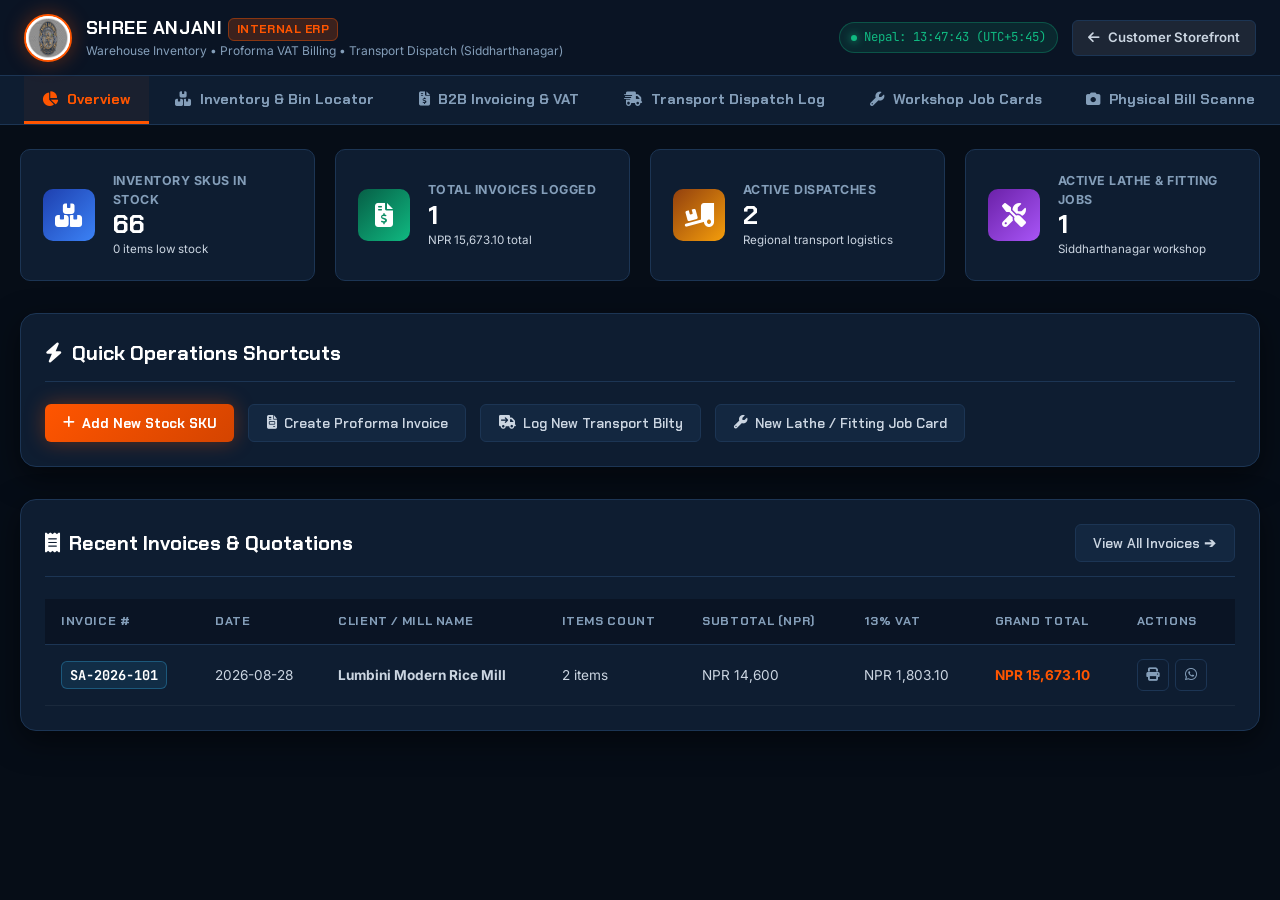
==== commit 3b96b4d2: "style: render logo on pure solid white background across header, footer, modal, and internal ERP" ====
--- a/internal/index.html
+++ b/internal/index.html
@@ -20,7 +20,7 @@
   <!-- ================= 1. INTERNAL HEADER ================= -->
   <header class="internal-header">
     <div class="header-brand-wrap">
-      <div class="logo-orb" style="background: transparent; padding: 0; overflow: hidden; border: 2px solid var(--accent-orange); border-radius: 50%; width: 48px; height: 48px;">
+      <div class="logo-orb" style="background: #FFFFFF; padding: 0; overflow: hidden; border: 2px solid var(--accent-orange); border-radius: 50%; width: 48px; height: 48px; display: flex; align-items: center; justify-content: center;">
         <img src="../assets/logo.png" alt="Shree Anjani Logo" style="width: 100%; height: 100%; object-fit: cover;" />
       </div>
       <div class="header-titles">
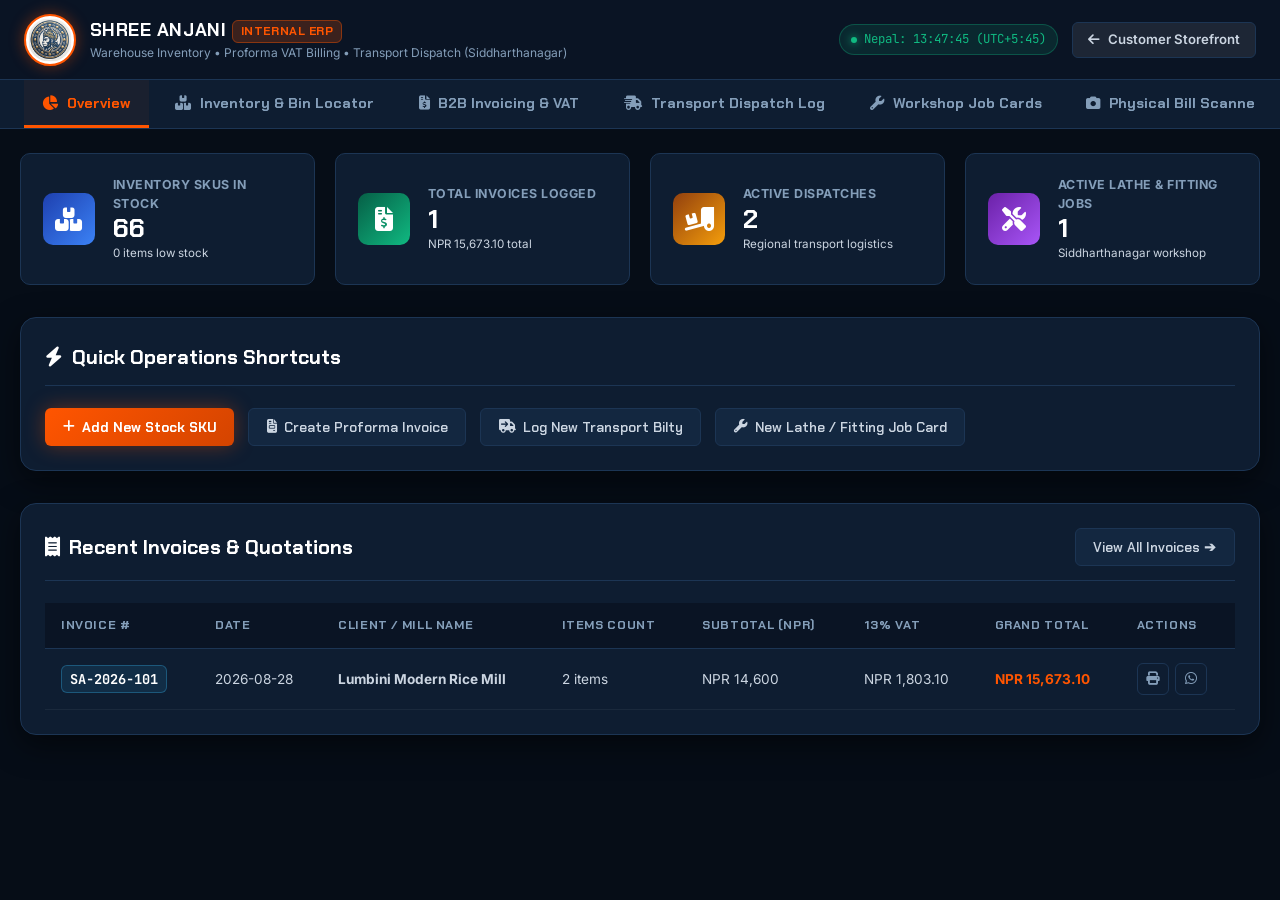
==== commit cb995b96: "feat: enhance header logo clarity and implement official brand lockup card in footer" ====
--- a/internal/index.html
+++ b/internal/index.html
@@ -20,8 +20,8 @@
   <!-- ================= 1. INTERNAL HEADER ================= -->
   <header class="internal-header">
     <div class="header-brand-wrap">
-      <div class="logo-orb" style="background: #FFFFFF; padding: 0; overflow: hidden; border: 2px solid var(--accent-orange); border-radius: 50%; width: 48px; height: 48px; display: flex; align-items: center; justify-content: center;">
-        <img src="../assets/logo.png" alt="Shree Anjani Logo" style="width: 100%; height: 100%; object-fit: cover;" />
+      <div class="logo-orb" style="background: #FFFFFF; padding: 2px; overflow: hidden; border: 2px solid var(--accent-orange); border-radius: 50%; width: 52px; height: 52px; display: flex; align-items: center; justify-content: center; box-shadow: 0 0 15px rgba(255, 85, 0, 0.4);">
+        <img src="../assets/logo.png?v=3" alt="Shree Anjani Logo" style="width: 100%; height: 100%; object-fit: cover; border-radius: 50%;" />
       </div>
       <div class="header-titles">
         <h1>SHREE ANJANI <span class="badge-erp">INTERNAL ERP</span></h1>
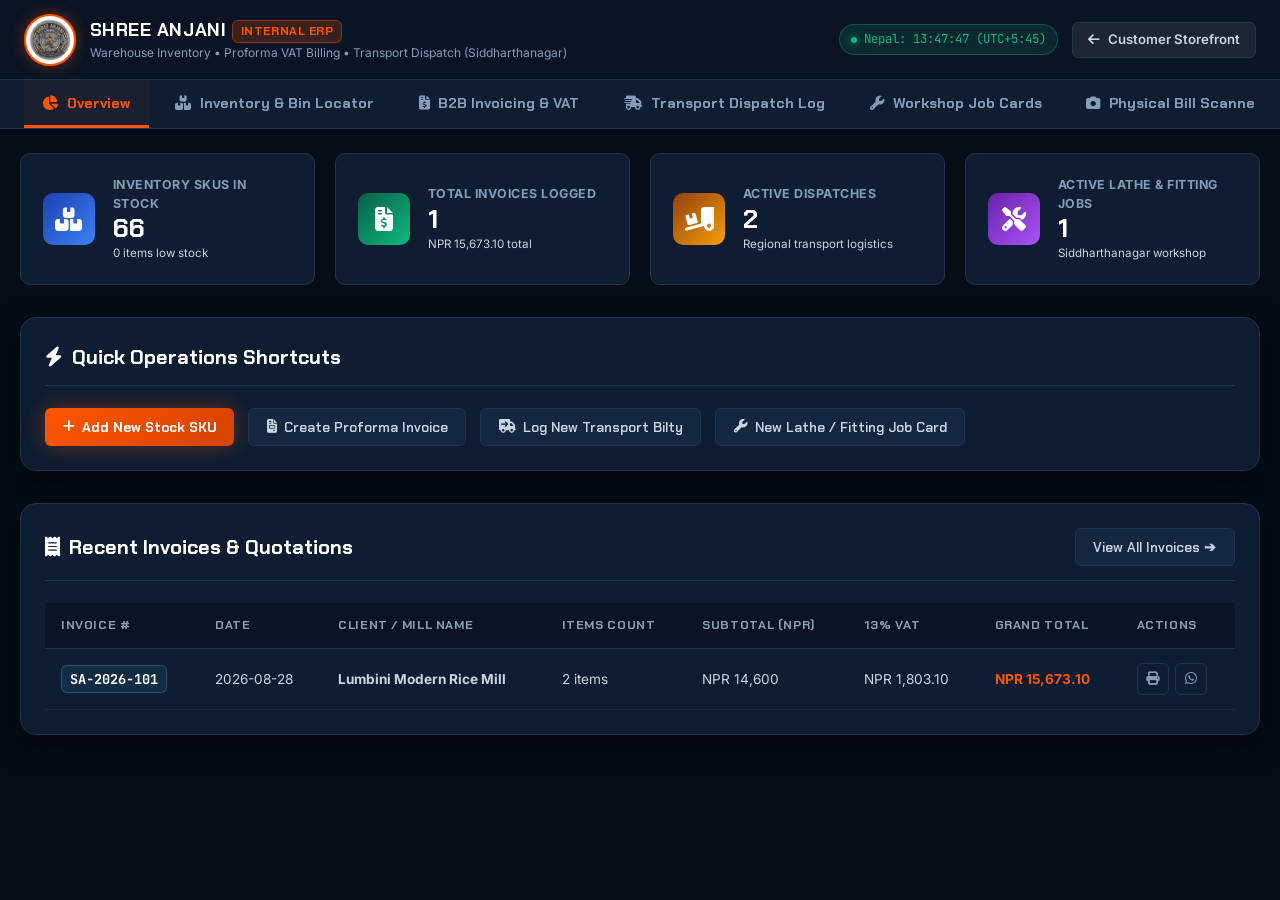
==== commit c19951ab: "feat: set official emblem as navbar logo with white background and preserve horizontal brand banner " ====
--- a/internal/index.html
+++ b/internal/index.html
@@ -21,7 +21,7 @@
   <header class="internal-header">
     <div class="header-brand-wrap">
       <div class="logo-orb" style="background: #FFFFFF; padding: 2px; overflow: hidden; border: 2px solid var(--accent-orange); border-radius: 50%; width: 52px; height: 52px; display: flex; align-items: center; justify-content: center; box-shadow: 0 0 15px rgba(255, 85, 0, 0.4);">
-        <img src="../assets/logo.png?v=3" alt="Shree Anjani Logo" style="width: 100%; height: 100%; object-fit: cover; border-radius: 50%;" />
+        <img src="../assets/logo.png?v=4" alt="Shree Anjani Logo" style="width: 100%; height: 100%; object-fit: contain; border-radius: 50%;" />
       </div>
       <div class="header-titles">
         <h1>SHREE ANJANI <span class="badge-erp">INTERNAL ERP</span></h1>
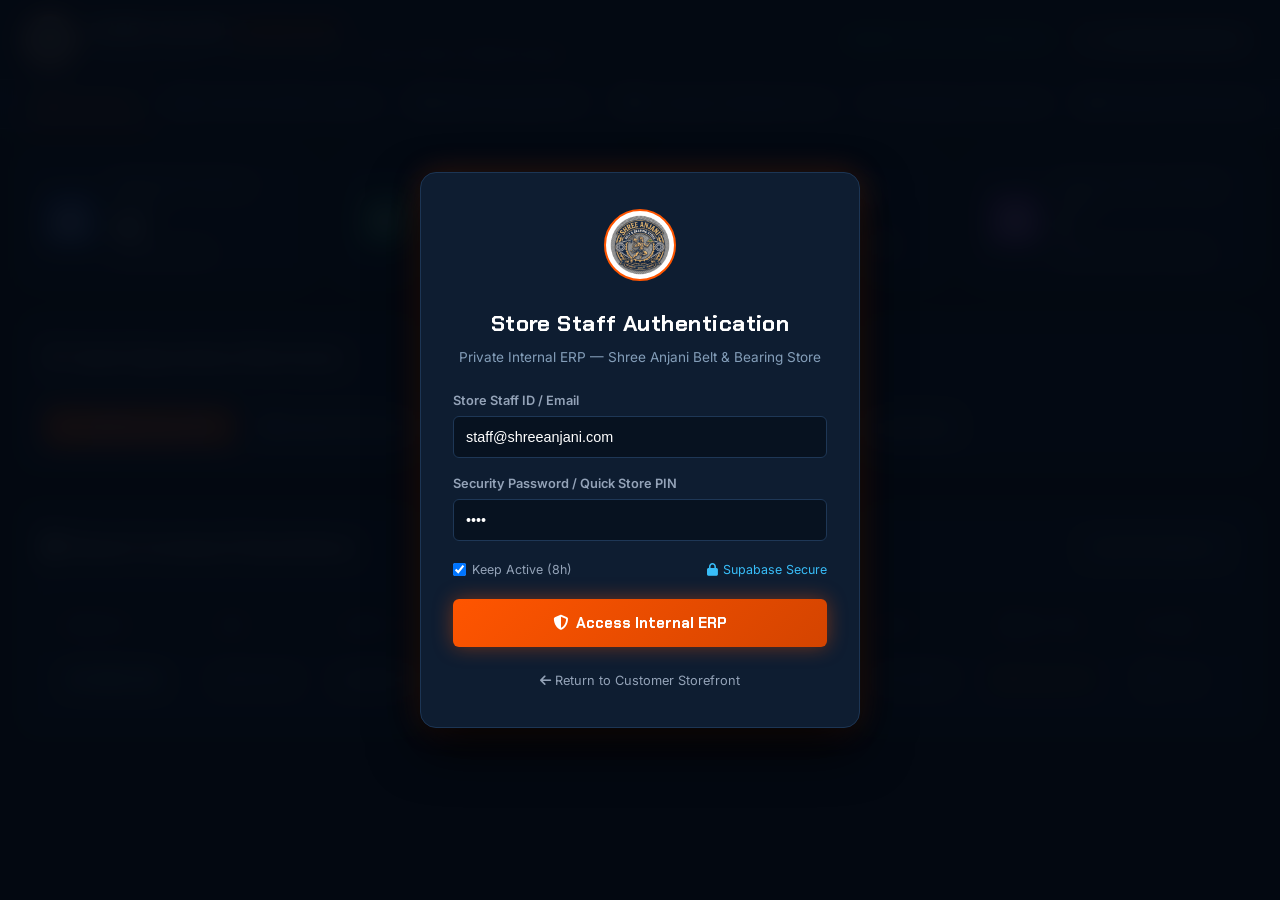
==== commit e0682f7e: "feat: add 3 brand tiers (premium/standard/economy) with dimensions calculator, staff supabase auth g" ====
--- a/internal/index.html
+++ b/internal/index.html
@@ -17,6 +17,39 @@
 </head>
 <body>
 
+  <!-- ================= 0. STAFF AUTHENTICATION GUARD OVERLAY ================= -->
+  <div class="staff-auth-backdrop" id="staffAuthOverlay" style="display: flex;">
+    <div class="staff-auth-modal">
+      <div class="auth-brand-logo">
+        <img src="../assets/logo.png?v=4" alt="Shree Anjani Emblem" style="width: 72px; height: 72px; border-radius: 50%; border: 2.5px solid var(--accent-orange); background: #FFFFFF; padding: 2px;" />
+      </div>
+      <h2>Store Staff Authentication</h2>
+      <p class="auth-subtitle">Private Internal ERP — Shree Anjani Belt &amp; Bearing Store</p>
+      
+      <form id="staffLoginForm" onsubmit="event.preventDefault(); window.handleStaffAuthLogin();">
+        <div class="form-group-field" style="margin-bottom: 1rem; text-align: left;">
+          <label for="staffAuthEmail" style="display: block; font-size: 0.8rem; color: #94A3B8; margin-bottom: 0.35rem; font-weight: 600;">Store Staff ID / Email</label>
+          <input type="text" id="staffAuthEmail" placeholder="staff@shreeanjani.com or admin" value="staff@shreeanjani.com" style="width: 100%; background: #071220; border: 1px solid #1E3756; color: #fff; padding: 0.75rem; border-radius: 6px; font-size: 0.9rem;" required />
+        </div>
+        <div class="form-group-field" style="margin-bottom: 1.25rem; text-align: left;">
+          <label for="staffAuthPass" style="display: block; font-size: 0.8rem; color: #94A3B8; margin-bottom: 0.35rem; font-weight: 600;">Security Password / Quick Store PIN</label>
+          <input type="password" id="staffAuthPass" placeholder="Enter PIN (2026) or Password" value="2026" style="width: 100%; background: #071220; border: 1px solid #1E3756; color: #fff; padding: 0.75rem; border-radius: 6px; font-size: 0.9rem;" required />
+        </div>
+        <div style="display: flex; justify-content: space-between; align-items: center; margin-bottom: 1.25rem; font-size: 0.78rem; color: #94A3B8;">
+          <label style="display: flex; align-items: center; gap: 0.4rem; cursor: pointer;"><input type="checkbox" id="rememberStaffSession" checked /> Keep Active (8h)</label>
+          <span style="color: #38BDF8; display: flex; align-items: center; gap: 0.3rem;"><i class="fa-solid fa-lock"></i> Supabase Secure</span>
+        </div>
+        <button type="submit" style="width: 100%; background: linear-gradient(135deg, #FF5500 0%, #D44400 100%); color: #fff; border: none; padding: 0.85rem; border-radius: 6px; font-family: 'Chakra Petch', sans-serif; font-size: 0.95rem; font-weight: 700; cursor: pointer; display: flex; align-items: center; justify-content: center; gap: 0.5rem; box-shadow: 0 0 20px rgba(255,85,0,0.4);">
+          <i class="fa-solid fa-shield-halved"></i> Access Internal ERP
+        </button>
+      </form>
+      
+      <div style="margin-top: 1.25rem; text-align: center;">
+        <a href="../index.html" style="color: #94A3B8; font-size: 0.8rem; text-decoration: none;"><i class="fa-solid fa-arrow-left"></i> Return to Customer Storefront</a>
+      </div>
+    </div>
+  </div>
+
   <!-- ================= 1. INTERNAL HEADER ================= -->
   <header class="internal-header">
     <div class="header-brand-wrap">
@@ -30,6 +63,12 @@
     </div>
 
     <div class="header-right-tools">
+      <div class="staff-session-indicator" id="staffSessionBadge" style="display: none; align-items: center; gap: 0.5rem; background: rgba(16, 185, 129, 0.15); border: 1px solid rgba(16, 185, 129, 0.35); padding: 0.35rem 0.75rem; border-radius: 9999px;">
+        <span style="color: #34D399; font-size: 0.78rem; font-weight: 700;"><i class="fa-solid fa-user-check"></i> <span id="staffDisplayTag">STAFF</span></span>
+        <button onclick="window.handleStaffLogout()" title="Log out and Lock ERP" style="background: none; border: none; color: #EF4444; cursor: pointer; font-size: 0.85rem; padding-left: 0.25rem;">
+          <i class="fa-solid fa-right-from-bracket"></i>
+        </button>
+      </div>
       <span class="time-badge" id="internalNepalClock">
         <span class="pulse-dot"></span> <span id="clockDisplay">Nepal Time</span>
       </span>
--- a/internal/internal.css
+++ b/internal/internal.css
@@ -46,6 +46,54 @@
   box-sizing: border-box;
   margin: 0;
   padding: 0;
+}
+
+/* Staff Authentication Guard Overlay */
+.staff-auth-backdrop {
+  position: fixed;
+  inset: 0;
+  background: rgba(4, 9, 18, 0.94);
+  backdrop-filter: blur(12px);
+  z-index: 999999;
+  display: flex;
+  align-items: center;
+  justify-content: center;
+  padding: 1.5rem;
+}
+
+.staff-auth-modal {
+  background: var(--bg-panel);
+  border: 1px solid var(--border-subtle);
+  box-shadow: 0 20px 50px rgba(0, 0, 0, 0.8), 0 0 30px rgba(255, 85, 0, 0.2);
+  border-radius: var(--radius-lg);
+  width: 100%;
+  max-width: 440px;
+  padding: 2.25rem 2rem;
+  text-align: center;
+  animation: authModalAppear 0.3s ease-out;
+}
+
+@keyframes authModalAppear {
+  from { opacity: 0; transform: scale(0.95) translateY(10px); }
+  to { opacity: 1; transform: scale(1) translateY(0); }
+}
+
+.auth-brand-logo {
+  margin-bottom: 1.25rem;
+}
+
+.staff-auth-modal h2 {
+  font-family: var(--font-display);
+  font-size: 1.4rem;
+  color: #FFFFFF;
+  margin-bottom: 0.35rem;
+  letter-spacing: 0.02em;
+}
+
+.auth-subtitle {
+  font-size: 0.85rem;
+  color: var(--text-muted);
+  margin-bottom: 1.5rem;
 }
 
 body {
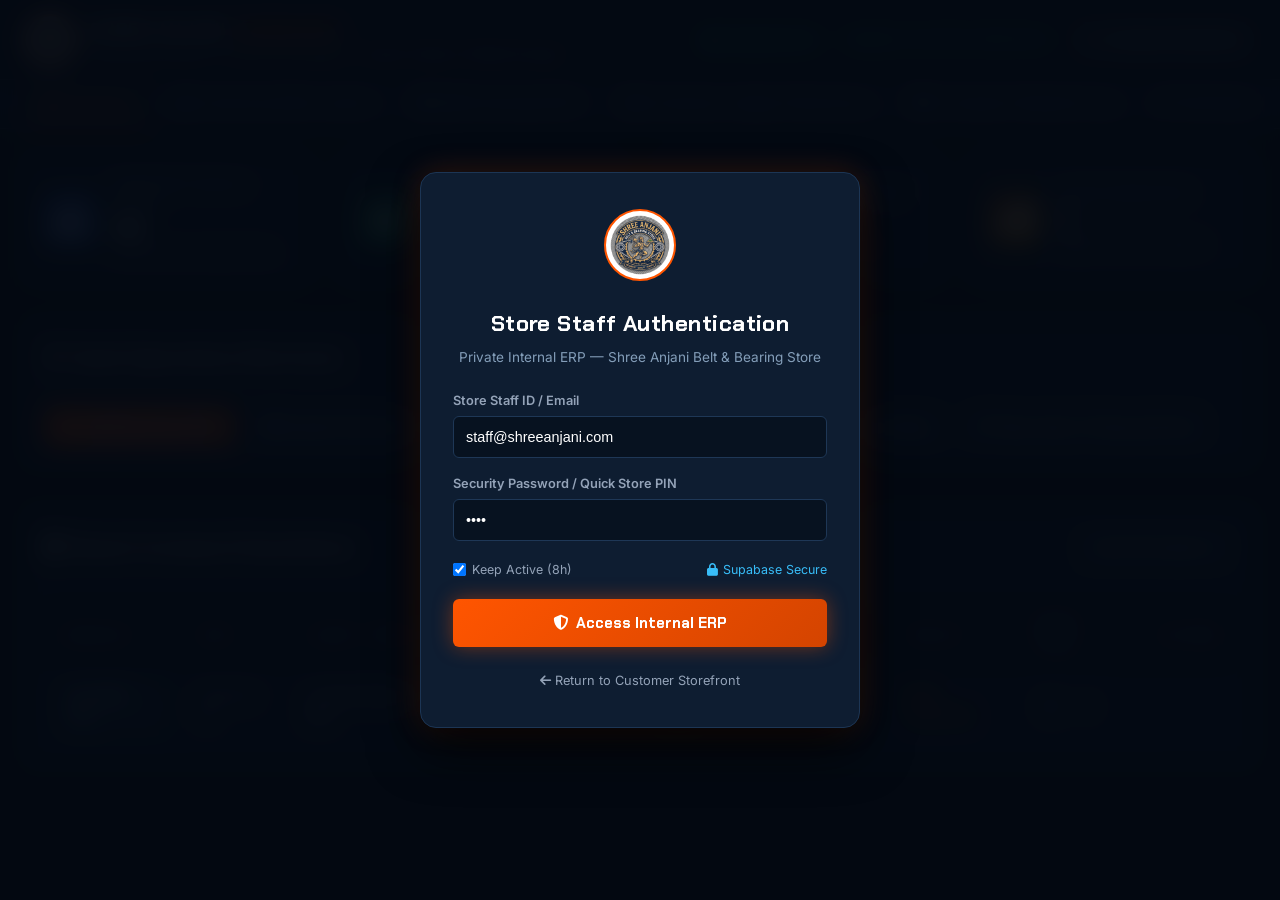
==== commit cbacb263: "feat(erp): multi-agent internal store overhaul with real-time supabase stock audit, customer credit " ====
--- a/internal/index.html
+++ b/internal/index.html
@@ -63,6 +63,9 @@
     </div>
 
     <div class="header-right-tools">
+      <div id="headerSupabaseBadge" class="supabase-live-badge" style="display: inline-flex; align-items: center; gap: 0.4rem; font-size: 0.75rem; font-weight: 700; padding: 0.3rem 0.65rem; border-radius: var(--radius-pill); background: rgba(56, 189, 248, 0.12); color: #38BDF8; border: 1px solid rgba(56, 189, 248, 0.3);">
+        <i class="fa-solid fa-cloud"></i> <span id="headerSupabaseText">Supabase Connected</span>
+      </div>
       <div class="staff-session-indicator" id="staffSessionBadge" style="display: none; align-items: center; gap: 0.5rem; background: rgba(16, 185, 129, 0.15); border: 1px solid rgba(16, 185, 129, 0.35); padding: 0.35rem 0.75rem; border-radius: 9999px;">
         <span style="color: #34D399; font-size: 0.78rem; font-weight: 700;"><i class="fa-solid fa-user-check"></i> <span id="staffDisplayTag">STAFF</span></span>
         <button onclick="window.handleStaffLogout()" title="Log out and Lock ERP" style="background: none; border: none; color: #EF4444; cursor: pointer; font-size: 0.85rem; padding-left: 0.25rem;">
@@ -94,6 +97,11 @@
       <li>
         <button class="tab-btn" data-tab="tab-invoicing" onclick="window.switchInternalTab('tab-invoicing')">
           <i class="fa-solid fa-file-invoice-dollar"></i> B2B Invoicing &amp; VAT
+        </button>
+      </li>
+      <li>
+        <button class="tab-btn" data-tab="tab-customers" onclick="window.switchInternalTab('tab-customers')">
+          <i class="fa-solid fa-users-gear"></i> Customer Ledger &amp; Directory
         </button>
       </li>
       <li>
@@ -146,6 +154,15 @@
         </div>
 
         <div class="stat-box">
+          <div class="stat-icon-wrapper bg-purple"><i class="fa-solid fa-users-gear"></i></div>
+          <div class="stat-content">
+            <span class="stat-title">Client Ledger &amp; Credit</span>
+            <span class="stat-number" id="overviewCustomerCount">0 Clients</span>
+            <span class="stat-memo" id="overviewCreditTotal" style="color: #F87171; font-weight: 700;">NPR 0.00 Outstanding</span>
+          </div>
+        </div>
+
+        <div class="stat-box">
           <div class="stat-icon-wrapper bg-amber"><i class="fa-solid fa-truck-ramp-box"></i></div>
           <div class="stat-content">
             <span class="stat-title">Active Dispatches</span>
@@ -153,15 +170,6 @@
             <span class="stat-memo">Regional transport logistics</span>
           </div>
         </div>
-
-        <div class="stat-box">
-          <div class="stat-icon-wrapper bg-purple"><i class="fa-solid fa-screwdriver-wrench"></i></div>
-          <div class="stat-content">
-            <span class="stat-title">Active Lathe &amp; Fitting Jobs</span>
-            <span class="stat-number" id="overviewWorkshopCount">0</span>
-            <span class="stat-memo">Siddharthanagar workshop</span>
-          </div>
-        </div>
       </div>
 
       <!-- Quick Action Shortcuts -->
@@ -174,7 +182,10 @@
             <i class="fa-solid fa-plus"></i> Add New Stock SKU
           </button>
           <button class="btn-secondary-action" onclick="window.switchInternalTab('tab-invoicing')">
-            <i class="fa-solid fa-file-invoice"></i> Create Proforma Invoice
+            <i class="fa-solid fa-file-invoice"></i> Create Proforma / Tax Bill
+          </button>
+          <button class="btn-secondary-action" onclick="window.switchInternalTab('tab-customers')">
+            <i class="fa-solid fa-users-gear"></i> Customer Credit Ledger
           </button>
           <button class="btn-secondary-action" onclick="window.switchInternalTab('tab-transport')">
             <i class="fa-solid fa-truck-arrow-right"></i> Log New Transport Bilty
@@ -197,8 +208,9 @@
               <tr>
                 <th>Invoice #</th>
                 <th>Date</th>
-                <th>Client / Mill Name</th>
-                <th>Items Count</th>
+                <th>Client / Firm Name</th>
+                <th>Payment Status</th>
+                <th>Items</th>
                 <th>Subtotal (NPR)</th>
                 <th>13% VAT</th>
                 <th>Grand Total</th>
@@ -219,10 +231,19 @@
       
       <div class="section-panel-card">
         <div class="panel-header-flex">
-          <h2 class="panel-title"><i class="fa-solid fa-warehouse text-orange"></i> Warehouse Inventory &amp; Shelf / Bin Locator</h2>
+          <div>
+            <h2 class="panel-title"><i class="fa-solid fa-warehouse text-orange"></i> Warehouse Inventory &amp; Shelf / Bin Locator</h2>
+            <p style="font-size: 0.8rem; color: var(--text-secondary); margin-top: 0.2rem;">
+              Real-time PostgreSQL stock tracking, automated deduction engine, and multi-zone physical bin locator.
+            </p>
+          </div>
           
-          <div class="panel-controls">
-            <input type="text" id="inventorySearchInput" class="search-input-control" placeholder="Search Part No. (e.g. 6205, B-65, UCP)..." oninput="window.renderInventoryTable()" />
+          <div class="panel-controls" style="flex-wrap: wrap; gap: 0.65rem;">
+            <div class="search-wrap-relative">
+              <input type="text" id="inventorySearchInput" class="search-input-control" placeholder="Search Part No, Model, Rack (e.g. 6205, B-65, UCP)..." oninput="window.handleInventorySearchInput(this.value)" style="padding-right: 28px; width: 260px;" />
+              <button type="button" id="inventorySearchClearBtn" class="search-clear-btn" onclick="window.clearInventorySearch()" title="Clear Search">&times;</button>
+            </div>
+            
             <select id="inventoryCategoryFilter" class="select-filter-control" onchange="window.renderInventoryTable()">
               <option value="All">All Categories</option>
               <option value="Bearings">Bearings</option>
@@ -230,17 +251,72 @@
               <option value="Machinery Spares">Machinery Spares</option>
               <option value="Workshop Services">Workshop Services</option>
             </select>
+            
             <select id="inventoryBrandFilter" class="select-filter-control" onchange="window.renderInventoryTable()">
               <option value="All">All Brands</option>
               <option value="SKF">SKF</option>
               <option value="NBC">NBC</option>
               <option value="URB">URB</option>
               <option value="NTN">NTN</option>
+              <option value="Fenner">Fenner</option>
               <option value="Other">Other Brands</option>
             </select>
+
+            <button class="btn-secondary-action" onclick="window.openStockAuditModal()" title="View stock deduction history & audit logs">
+              <i class="fa-solid fa-clock-rotate-left text-orange"></i> Stock Audit Log
+            </button>
+
             <button class="btn-primary-action" onclick="window.openStockModal()">
               <i class="fa-solid fa-plus"></i> Add Item
             </button>
+          </div>
+        </div>
+
+        <!-- Warehouse Rack & Shelf Filter Chips Bar -->
+        <div class="filter-chips-bar" id="inventoryRackChipsBar">
+          <span class="filter-chips-title"><i class="fa-solid fa-filter"></i> Zone Filter:</span>
+          <button type="button" class="filter-chip-btn active" data-filter="ALL" onclick="window.setRackFilter('ALL')">
+            <span>All SKUs</span> <span class="filter-chip-badge" id="chipCountAll">66</span>
+          </button>
+          <button type="button" class="filter-chip-btn" data-filter="RACK_A" onclick="window.setRackFilter('RACK_A')">
+            <i class="fa-solid fa-box"></i> <span>Rack A (Deep Groove)</span> <span class="filter-chip-badge" id="chipCountRackA">14</span>
+          </button>
+          <button type="button" class="filter-chip-btn" data-filter="RACK_B" onclick="window.setRackFilter('RACK_B')">
+            <i class="fa-solid fa-layer-group"></i> <span>Rack B (Spherical &amp; Taper)</span> <span class="filter-chip-badge" id="chipCountRackB">13</span>
+          </button>
+          <button type="button" class="filter-chip-btn" data-filter="RACK_C" onclick="window.setRackFilter('RACK_C')">
+            <i class="fa-solid fa-cubes"></i> <span>Rack C (Pillow Blocks)</span> <span class="filter-chip-badge" id="chipCountRackC">10</span>
+          </button>
+          <button type="button" class="filter-chip-btn" data-filter="RACK_D" onclick="window.setRackFilter('RACK_D')">
+            <i class="fa-solid fa-wrench"></i> <span>Rack D &amp; Bins (Spares &amp; Seals)</span> <span class="filter-chip-badge" id="chipCountRackD">10</span>
+          </button>
+          <button type="button" class="filter-chip-btn" data-filter="BELTS" onclick="window.setRackFilter('BELTS')">
+            <i class="fa-solid fa-bars-staggered"></i> <span>Belt Wall (V-Belts)</span> <span class="filter-chip-badge" id="chipCountBelts">12</span>
+          </button>
+          <button type="button" class="filter-chip-btn" data-filter="YARD" onclick="window.setRackFilter('YARD')">
+            <i class="fa-solid fa-pallet"></i> <span>Yard &amp; Pallets (Pulleys/Rolls)</span> <span class="filter-chip-badge" id="chipCountYard">7</span>
+          </button>
+          <button type="button" class="filter-chip-btn" data-filter="LOW_STOCK" onclick="window.setRackFilter('LOW_STOCK')" style="border-color: rgba(245, 158, 11, 0.4); color: #FBBF24;">
+            <i class="fa-solid fa-triangle-exclamation"></i> <span>Low Stock (&lt; 3)</span> <span class="filter-chip-badge" id="chipCountLowStock" style="background: rgba(245, 158, 11, 0.3);">0</span>
+          </button>
+          <button type="button" class="filter-chip-btn" data-filter="OUT_OF_STOCK" onclick="window.setRackFilter('OUT_OF_STOCK')" style="border-color: rgba(239, 68, 68, 0.4); color: #F87171;">
+            <i class="fa-solid fa-circle-xmark"></i> <span>Out of Stock (0)</span> <span class="filter-chip-badge" id="chipCountOutOfStock" style="background: rgba(239, 68, 68, 0.3);">0</span>
+          </button>
+        </div>
+
+        <!-- Inventory Summary Metrics Subbar -->
+        <div class="inventory-summary-subbar">
+          <div style="display: flex; align-items: center; gap: 1rem; flex-wrap: wrap;">
+            <span>Showing <strong id="invFilteredCount" style="color: #FFFFFF;">66</strong> of <strong id="invTotalCount" style="color: #FFFFFF;">66</strong> SKUs</span>
+            <span>•</span>
+            <span>Total Units: <strong id="invTotalUnits" style="color: #34D399;">660 pcs</strong></span>
+            <span>•</span>
+            <span>Stock Valuation: <strong id="invTotalValuation" style="color: #38BDF8;">NPR 0.00</strong></span>
+          </div>
+          <div style="display: flex; align-items: center; gap: 0.75rem;">
+            <span id="invLowStockAlertNotice" style="display: inline-flex; align-items: center; gap: 0.35rem; color: #FBBF24; font-size: 0.775rem; font-weight: bold;">
+              <i class="fa-solid fa-circle-check text-emerald"></i> All stock levels optimal
+            </span>
           </div>
         </div>
 
@@ -252,9 +328,9 @@
                 <th>Category</th>
                 <th>Brand</th>
                 <th>Warehouse Rack / Bin</th>
-                <th>Stock Qty</th>
+                <th>Live Stock Qty</th>
                 <th>Wholesale Rate (NPR)</th>
-                <th>Status</th>
+                <th>Real-Time Status</th>
                 <th>Actions</th>
               </tr>
             </thead>
@@ -273,45 +349,120 @@
       <!-- New Invoice Generator Box -->
       <div class="section-panel-card hide-on-print">
         <div class="panel-header-flex">
-          <h2 class="panel-title"><i class="fa-solid fa-file-circle-plus text-orange"></i> Create B2B Wholesale Proforma / Tax Invoice</h2>
-          <button class="btn-secondary-action" onclick="window.resetInvoiceForm()"><i class="fa-solid fa-rotate-left"></i> Reset Form</button>
+          <div>
+            <h2 class="panel-title"><i class="fa-solid fa-file-circle-plus text-orange"></i> Create B2B Wholesale Proforma &amp; Tax Invoice</h2>
+            <p style="font-size: 0.8rem; color: var(--text-secondary); margin-top: 0.2rem;">
+              Auto-calculates 13% Nepal VAT, embeds dynamic Fonepay / Bank QR, deducts warehouse inventory, and syncs customer credit ledger.
+            </p>
+          </div>
+          <div style="display: flex; gap: 0.65rem;">
+            <button type="button" class="btn-secondary-action" onclick="window.resetInvoiceForm()"><i class="fa-solid fa-rotate-left"></i> Reset Form</button>
+          </div>
         </div>
 
         <form id="invoiceGeneratorForm" onsubmit="event.preventDefault(); window.generateAndSaveInvoice();">
+          
+          <!-- Registered Customer Auto-Select Dropdown -->
+          <div style="background: rgba(10, 20, 35, 0.85); border: 1px solid var(--border-subtle); border-radius: var(--radius-md); padding: 1rem 1.25rem; margin-bottom: 1.25rem;">
+            <div class="input-field-group">
+              <label for="invCustomerSelect" style="color: var(--accent-orange); font-weight: 700; font-size: 0.85rem;">
+                <i class="fa-solid fa-user-check"></i> Select Existing Registered Customer (or fill below for new client):
+              </label>
+              <select id="invCustomerSelect" class="select-filter-control" style="width: 100%; font-size: 0.9rem;" onchange="window.onCustomerAutoSelect(this.value)">
+                <option value="">-- Manual Entry / New Customer --</option>
+                <!-- Populated dynamically via JS -->
+              </select>
+            </div>
+          </div>
+
+          <!-- Customer Identity 3-Column Grid -->
           <div class="form-3col">
             <div class="input-field-group">
-              <label for="invCustomerName">Client / Mill / Business Name *</label>
-              <input type="text" id="invCustomerName" placeholder="e.g. Lumbini Agro & Rice Mills Ltd." required />
+              <label for="invCustomerName">Client / Firm / Mill Name *</label>
+              <input type="text" id="invCustomerName" placeholder="e.g. Lumbini Modern Agro &amp; Rice Mill" required />
             </div>
             <div class="input-field-group">
-              <label for="invCustomerPan">Client PAN / VAT No.</label>
-              <input type="text" id="invCustomerPan" placeholder="e.g. 601234567" />
-            </div>
+              <label for="invCustomerPerson">Contact Person Name</label>
+              <input type="text" id="invCustomerPerson" placeholder="e.g. Ramesh Sharma / Plant Manager" />
+            </div>
+            <div class="input-field-group">
+              <label for="invCustomerPan">Client PAN / VAT No. (IRD Nepal)</label>
+              <input type="text" id="invCustomerPan" placeholder="e.g. 601249821" />
+            </div>
+          </div>
+
+          <div class="form-3col">
             <div class="input-field-group">
               <label for="invCustomerPhone">Contact Phone / WhatsApp *</label>
-              <input type="tel" id="invCustomerPhone" placeholder="e.g. 98XXXXXXXX" required />
-            </div>
-          </div>
-
+              <input type="tel" id="invCustomerPhone" placeholder="e.g. 9857022345" required />
+            </div>
+            <div class="input-field-group">
+              <label for="invCustomerLocation">Delivery Destination / City *</label>
+              <input type="text" id="invCustomerLocation" placeholder="e.g. Siddharthanagar, Butwal, Pokhara" required />
+            </div>
+            <div class="input-field-group">
+              <label for="invDocType">Document Type</label>
+              <select id="invDocType">
+                <option value="PROFORMA INVOICE">Proforma Invoice (कोटेशन / प्रोफोर्मा)</option>
+                <option value="TAX INVOICE">Tax Invoice (आधिकारिक कर विजक)</option>
+                <option value="CASH MEMO">Cash / Delivery Memo (नगद / चलानी)</option>
+              </select>
+            </div>
+          </div>
+
+          <!-- Financial & Payment Settings 3-Column Grid -->
           <div class="form-3col">
             <div class="input-field-group">
-              <label for="invCustomerLocation">Delivery City / District *</label>
-              <input type="text" id="invCustomerLocation" placeholder="e.g. Siddharthanagar, Pokhara, Butwal" required />
+              <label for="invDate">Invoice Date</label>
+              <input type="date" id="invDate" onchange="window.updateNepaliMitiDisplay()" />
+              <small id="nepaliMitiBadge" style="color: var(--accent-blue); font-size: 0.75rem; margin-top: 0.2rem;">Miti: 2083-05-19 B.S.</small>
             </div>
             <div class="input-field-group">
-              <label for="invDate">Invoice Date</label>
-              <input type="date" id="invDate" />
-            </div>
+              <label for="invPaymentStatus">Payment Status</label>
+              <select id="invPaymentStatus" onchange="window.onPaymentStatusChange(this.value)">
+                <option value="Paid">Paid (भुक्तानी सम्पन्न - Instant Settle)</option>
+                <option value="Pending">Pending (भुक्तानी बाँकी)</option>
+                <option value="Credit">Credit / Ledger (उधारो खाता - Add to Balance)</option>
+              </select>
+            </div>
+            <div class="input-field-group">
+              <label for="invPaymentMethod">Payment Mode / Gateway</label>
+              <select id="invPaymentMethod">
+                <option value="Fonepay QR">Fonepay / Dynamic QR Code</option>
+                <option value="Cash">Cash at Counter (नगद)</option>
+                <option value="Bank Transfer">Bank Transfer (Nabil / Global IME)</option>
+                <option value="eSewa">eSewa / Digital Wallet</option>
+                <option value="Cheque">Account Payee Cheque</option>
+                <option value="Credit Ledger">Credit Account / Ledger (उधारो)</option>
+              </select>
+            </div>
+          </div>
+
+          <div class="form-3col">
             <div class="input-field-group">
               <label for="invDiscountPct">Special Discount Rate (%)</label>
               <input type="number" id="invDiscountPct" value="0" min="0" max="50" step="0.5" oninput="window.recalculateInvoiceTotals()" />
             </div>
+            <div class="input-field-group">
+              <label for="invNotes">Dispatch / Special Remarks</label>
+              <input type="text" id="invNotes" placeholder="e.g. Delivery via Lumbini Cargo, Gate Pass #102" />
+            </div>
+            <div class="input-field-group" style="justify-content: flex-end;">
+              <div style="background: rgba(16, 185, 129, 0.1); border: 1px solid rgba(16, 185, 129, 0.3); border-radius: var(--radius-sm); padding: 0.5rem 0.85rem; font-size: 0.775rem; color: #34D399;">
+                <i class="fa-solid fa-bolt"></i> Real-Time 13% Nepal VAT &amp; Inventory Deduction Active
+              </div>
+            </div>
           </div>
 
           <!-- Dynamic Line Items Container -->
-          <div style="margin: 1.5rem 0 1rem;">
-            <div style="display: flex; justify-content: space-between; align-items: center; margin-bottom: 0.75rem;">
-              <h3 style="font-family: var(--font-display); font-size: 1rem; color: #fff;">Itemized Bill of Materials</h3>
+          <div style="margin: 1.5rem 0 1rem; background: rgba(8, 17, 30, 0.7); border: 1px solid var(--border-subtle); border-radius: var(--radius-md); padding: 1.25rem;">
+            <div style="display: flex; justify-content: space-between; align-items: center; margin-bottom: 0.85rem;">
+              <div>
+                <h3 style="font-family: var(--font-display); font-size: 1.05rem; color: #fff;">
+                  <i class="fa-solid fa-list-check text-orange"></i> Itemized Bill of Materials
+                </h3>
+                <p style="font-size: 0.75rem; color: var(--text-muted);">Select part numbers to auto-fill brand, current warehouse rack, and wholesale rate.</p>
+              </div>
               <button type="button" class="btn-secondary-action" onclick="window.addInvoiceItemRow()">
                 <i class="fa-solid fa-plus"></i> Add Item Line
               </button>
@@ -320,99 +471,368 @@
             <div id="invoiceItemsRowsContainer">
               <!-- Item rows injected via JS -->
             </div>
+
+            <!-- Live Real-Time Financial Totals Preview Card -->
+            <div style="display: flex; justify-content: flex-end; margin-top: 1.25rem;">
+              <div style="background: var(--bg-card); border: 1px solid var(--border-subtle); border-radius: var(--radius-sm); padding: 1rem 1.25rem; width: 340px; max-width: 100%;">
+                <div style="display: flex; justify-content: space-between; font-size: 0.85rem; margin-bottom: 0.35rem; color: var(--text-secondary);">
+                  <span>Subtotal Amount:</span>
+                  <strong id="formPreviewSubtotal" style="color: #FFFFFF;">NPR 0.00</strong>
+                </div>
+                <div style="display: flex; justify-content: space-between; font-size: 0.85rem; margin-bottom: 0.35rem; color: var(--text-secondary);">
+                  <span>Discount:</span>
+                  <strong id="formPreviewDiscount" style="color: #F87171;">NPR 0.00</strong>
+                </div>
+                <div style="display: flex; justify-content: space-between; font-size: 0.85rem; margin-bottom: 0.35rem; color: var(--text-secondary);">
+                  <span>Taxable Base:</span>
+                  <strong id="formPreviewTaxable" style="color: #FFFFFF;">NPR 0.00</strong>
+                </div>
+                <div style="display: flex; justify-content: space-between; font-size: 0.85rem; margin-bottom: 0.35rem; color: var(--accent-blue);">
+                  <span>13% Nepal VAT:</span>
+                  <strong id="formPreviewVat">NPR 0.00</strong>
+                </div>
+                <div style="display: flex; justify-content: space-between; font-size: 1.1rem; font-weight: 800; border-top: 1px solid var(--border-subtle); padding-top: 0.5rem; margin-top: 0.5rem; color: var(--accent-orange);">
+                  <span>Grand Total:</span>
+                  <span id="formPreviewGrandTotal">NPR 0.00</span>
+                </div>
+              </div>
+            </div>
+
           </div>
 
           <!-- Invoice Bottom Action Buttons -->
           <div style="display: flex; justify-content: flex-end; gap: 0.85rem; margin-top: 1.5rem;">
-            <button type="submit" class="btn-primary-action">
-              <i class="fa-solid fa-floppy-disk"></i> Save &amp; Generate Invoice
+            <button type="submit" class="btn-primary-action" style="font-size: 0.95rem; padding: 0.75rem 1.5rem;">
+              <i class="fa-solid fa-receipt"></i> Generate, Save &amp; Deduct Warehouse Stock
             </button>
           </div>
         </form>
       </div>
 
-      <!-- Printable Invoice Paper View (Appears upon generation or viewing) -->
-      <div id="invoicePrintableView" class="invoice-bill-container" style="display: none;">
+      <!-- Printable Invoice Section with Format Switcher & QR Gateways -->
+      <div id="invoicePrintableView" style="display: none;">
         
-        <div class="invoice-bill-header">
-          <div class="invoice-brand" style="display: flex; align-items: center; gap: 1.15rem;">
-            <img src="../assets/logo.png" alt="Shree Anjani Logo" style="width: 68px; height: 68px; border-radius: 50%; border: 2px solid #D94400; object-fit: cover;" />
+        <!-- Format & Gateway Selection Bar (Hidden in Print) -->
+        <div class="invoice-format-toolbar hide-on-print">
+          <div style="display: flex; align-items: center; gap: 0.75rem; flex-wrap: wrap;">
+            <span style="font-weight: 700; color: #FFFFFF; font-size: 0.85rem;">
+              <i class="fa-solid fa-sliders text-orange"></i> Print Layout:
+            </span>
+            <div class="format-btn-group">
+              <button type="button" class="format-toggle-btn active" id="btnLayoutA4" onclick="window.setInvoicePrintLayout('A4')">
+                <i class="fa-solid fa-file-invoice"></i> Full A4 Proforma / Tax Bill
+              </button>
+              <button type="button" class="format-toggle-btn" id="btnLayoutPOS" onclick="window.setInvoicePrintLayout('POS')">
+                <i class="fa-solid fa-receipt"></i> 80mm POS Thermal Receipt
+              </button>
+            </div>
+          </div>
+
+          <div style="display: flex; align-items: center; gap: 0.75rem; flex-wrap: wrap;">
+            <span style="font-weight: 700; color: #FFFFFF; font-size: 0.85rem;">
+              <i class="fa-solid fa-qrcode text-emerald"></i> Payment QR:
+            </span>
+            <div class="qr-selector-group">
+              <button type="button" class="qr-selector-btn active" id="btnQrFonepay" onclick="window.setInvoiceQrGateway('fonepay')">
+                <i class="fa-solid fa-mobile-screen"></i> Fonepay QR
+              </button>
+              <button type="button" class="qr-selector-btn" id="btnQrEsewa" onclick="window.setInvoiceQrGateway('esewa')">
+                <i class="fa-solid fa-wallet"></i> eSewa QR
+              </button>
+              <button type="button" class="qr-selector-btn" id="btnQrNabil" onclick="window.setInvoiceQrGateway('nabil')">
+                <i class="fa-solid fa-building-columns"></i> Nabil Bank A/C
+              </button>
+              <button type="button" class="qr-selector-btn" id="btnQrGlobal" onclick="window.setInvoiceQrGateway('global')">
+                <i class="fa-solid fa-building-columns"></i> Global IME A/C
+              </button>
+            </div>
+          </div>
+
+          <div style="display: flex; gap: 0.65rem;">
+            <button class="btn-primary-action" onclick="window.triggerPrintInvoice()"><i class="fa-solid fa-print"></i> Print / Save PDF</button>
+            <button class="btn-secondary-action" onclick="window.shareCurrentInvoiceWhatsApp()"><i class="fa-brands fa-whatsapp text-emerald"></i> WhatsApp Bill</button>
+          </div>
+        </div>
+
+        <!-- ================= FORMAT 1: FULL A4 TAX / PROFORMA INVOICE ================= -->
+        <div id="invoicePrintableA4" class="invoice-bill-container">
+          
+          <div class="invoice-bill-header">
+            <div class="invoice-brand" style="display: flex; align-items: center; gap: 1.15rem;">
+              <img src="../assets/logo.png" alt="Shree Anjani Logo" style="width: 76px; height: 76px; border-radius: 50%; border: 2px solid #D94400; object-fit: cover;" />
+              <div>
+                <h2>SHREE ANJANI BELT AND BEARING STORE</h2>
+                <p><strong>Formerly Shree Balaji Belt Center</strong> • ESTB. 2026</p>
+                <p>Main Industrial Corridor, Siddharthanagar (Bhairahawa), Rupandehi, Nepal</p>
+                <p><strong>IRD Registered PAN / VAT:</strong> <span style="font-family: var(--font-mono); font-weight: 800; color: #0F172A; background: #FEF3C7; padding: 1px 6px; border-radius: 3px;">601249821</span></p>
+                <p><strong>Phone:</strong> +977-9804462602 / 9847301185 • <strong>Email:</strong> sales@shreeanjani.com</p>
+              </div>
+            </div>
+            <div class="invoice-meta-right">
+              <div class="invoice-tag-title" id="printDocTypeTag">PROFORMA INVOICE</div>
+              <p style="margin-top: 0.35rem;"><strong>Invoice No:</strong> <span id="printInvNumber" class="font-mono" style="font-weight: 800; color: #D94400;">SA-2026-001</span></p>
+              <p><strong>Date:</strong> <span id="printInvDate">2026-09-04</span></p>
+              <p><strong>Miti:</strong> <span id="printInvMiti">2083-05-19 B.S.</span></p>
+              <p style="margin-top: 0.35rem;"><span id="printPaymentStatusBadge" class="credit-badge-safe">Paid</span></p>
+            </div>
+          </div>
+
+          <div class="invoice-customer-details">
             <div>
-              <h2>SHREE ANJANI BELT AND BEARING STORE</h2>
-              <p><strong>Formerly Shree Balaji Belt Center</strong> • ESTB. 2026</p>
-              <p>Main Industrial Corridor, Siddharthanagar (Bhairahawa), Nepal</p>
-              <p><strong>Phone:</strong> 980-4462602 / 984-7301185 • <strong>Plus Code:</strong> GF83+75V</p>
-            </div>
-          </div>
-          <div class="invoice-meta-right">
-            <div class="invoice-tag-title">PROFORMA INVOICE</div>
-            <p><strong>Invoice No:</strong> <span id="printInvNumber" class="font-mono">SA-2026-001</span></p>
-            <p><strong>Date:</strong> <span id="printInvDate">2026-08-29</span></p>
-          </div>
-        </div>
-
-        <div class="invoice-customer-details">
+              <p><strong>Billed To (Firm / Mill):</strong> <span id="printClientName" style="font-weight: 800; color: #0F172A;">Lumbini Modern Rice Mill</span></p>
+              <p><strong>Contact Person:</strong> <span id="printClientPerson">Ramesh Sharma</span></p>
+              <p><strong>Client PAN / VAT No:</strong> <span id="printClientPan" class="font-mono">601249821</span></p>
+            </div>
+            <div>
+              <p><strong>Contact Phone / WhatsApp:</strong> <span id="printClientPhone">9857022345</span></p>
+              <p><strong>Delivery Destination:</strong> <span id="printClientCity">Siddharthanagar (Bhairahawa), Nepal</span></p>
+              <p><strong>Payment Mode:</strong> <span id="printPaymentMode">Fonepay / Dynamic QR</span></p>
+            </div>
+          </div>
+
+          <table class="invoice-table-printable">
+            <thead>
+              <tr>
+                <th style="width: 40px;">S.N.</th>
+                <th>Part Description / Model</th>
+                <th>Brand</th>
+                <th style="text-align: center; width: 70px;">Qty</th>
+                <th style="text-align: right; width: 110px;">Rate (NPR)</th>
+                <th style="text-align: right; width: 130px;">Amount (NPR)</th>
+              </tr>
+            </thead>
+            <tbody id="printInvTbody">
+              <!-- Populated via JS -->
+            </tbody>
+          </table>
+
+          <div style="display: flex; justify-content: space-between; align-items: flex-start; gap: 1.5rem; margin-top: 1rem;">
+            
+            <!-- Amount in Words & Notes -->
+            <div style="flex: 1;">
+              <div style="background: #F8FAFC; border: 1px solid #E2E8F0; border-radius: var(--radius-sm); padding: 0.75rem 1rem; margin-bottom: 0.75rem;">
+                <p style="font-size: 0.75rem; color: #64748B; font-weight: 700; text-transform: uppercase;">Amount in Words (NPR):</p>
+                <p id="printAmountInWords" style="font-size: 0.85rem; font-weight: 700; color: #0F172A; margin-top: 0.15rem;">Fifteen Thousand Six Hundred Seventy-Three Nepalese Rupees and Ten Paisa Only</p>
+              </div>
+
+              <!-- Dynamic Payment QR Box on A4 -->
+              <div class="invoice-qr-paybox">
+                <div class="qr-image-wrapper">
+                  <img id="printA4QrImg" src="" alt="Payment QR Code" />
+                </div>
+                <div class="qr-pay-info">
+                  <div class="qr-title">
+                    <i class="fa-solid fa-qrcode text-emerald"></i> <span id="printQrGatewayTitle">Scan &amp; Pay via Fonepay / Any Bank App</span>
+                  </div>
+                  <p><strong>Merchant:</strong> Shree Anjani Belt &amp; Bearing Store</p>
+                  <p><strong>IRD PAN:</strong> 601249821 • <strong>Bill Ref:</strong> <span id="printQrBillRef" class="font-mono">SA-2026-001</span></p>
+                  <p id="printQrBankDetail" style="margin-top: 0.25rem; font-size: 0.75rem; color: #475569;">
+                    <strong>Bank:</strong> Nabil Bank Ltd | <strong>A/C:</strong> 01901017500123 (Bhairahawa Branch)
+                  </p>
+                </div>
+              </div>
+            </div>
+
+            <!-- Financial Calculation Table -->
+            <table class="invoice-totals-table" style="flex-shrink: 0;">
+              <tr>
+                <td><strong>Subtotal Amount:</strong></td>
+                <td style="text-align: right;" id="printSubtotal">NPR 0.00</td>
+              </tr>
+              <tr>
+                <td><strong>Special Discount:</strong></td>
+                <td style="text-align: right;" id="printDiscount">NPR 0.00</td>
+              </tr>
+              <tr>
+                <td><strong>Taxable Base Amount:</strong></td>
+                <td style="text-align: right;" id="printTaxable">NPR 0.00</td>
+              </tr>
+              <tr>
+                <td><strong>13% Nepal VAT:</strong></td>
+                <td style="text-align: right; color: #0284C7;" id="printVat">NPR 0.00</td>
+              </tr>
+              <tr class="total-grand-row">
+                <td><strong>Grand Total (NPR):</strong></td>
+                <td style="text-align: right; color: #0F172A;" id="printGrandTotal">NPR 0.00</td>
+              </tr>
+            </table>
+
+          </div>
+
+          <!-- Terms & Authorized Signatures -->
+          <div style="margin-top: 2rem; border-top: 1px solid #E2E8F0; padding-top: 1rem; font-size: 0.75rem; color: #64748B;">
+            <p><strong>Terms &amp; Conditions:</strong> 1. Goods once sold are non-refundable after 15 days. 2. 100% Genuine Industrial Spares Guarantee (SKF, NBC, Fenner, URB, NTN). 3. Subject to Siddharthanagar (Rupandehi) jurisdiction.</p>
+          </div>
+
+          <div class="invoice-footer-signatures" style="margin-top: 1.5rem;">
+            <div>
+              <p>Prepared By: <strong>Sales Desk (Shree Anjani)</strong></p>
+              <p style="font-size: 0.75rem; color: #64748B;">Automated B2B ERP System</p>
+            </div>
+            <div style="text-align: right;">
+              <p style="margin-bottom: 2.5rem;">_________________________________</p>
+              <p><strong>Authorized Signatory &amp; Store Stamp</strong></p>
+              <p style="font-size: 0.725rem; color: #64748B;">Shree Anjani Belt &amp; Bearing Store</p>
+            </div>
+          </div>
+
+        </div>
+
+        <!-- ================= FORMAT 2: 80MM POS THERMAL RECEIPT VIEW ================= -->
+        <div id="invoicePrintablePos" class="pos-thermal-container" style="display: none;">
+          
+          <div class="pos-thermal-header">
+            <h3>SHREE ANJANI BELT &amp; BEARING</h3>
+            <p><strong>Formerly Shree Balaji Belt Center</strong></p>
+            <p>Siddharthanagar (Bhairahawa), Nepal</p>
+            <p><strong>PAN: 601249821</strong> • Tel: 980-4462602</p>
+          </div>
+
+          <div class="pos-dashed-separator"></div>
+
+          <div style="text-align: center; font-weight: 800; font-size: 0.85rem; margin: 0.25rem 0;" id="posDocTypeTag">
+            TAX INVOICE / CASH RECEIPT
+          </div>
+
+          <div class="pos-meta-grid">
+            <span>Bill #: <strong id="posInvNumber">SA-2026-001</strong></span>
+            <span id="posInvDate">2026-09-04</span>
+          </div>
+          <div class="pos-meta-grid">
+            <span>Customer: <strong id="posClientName">Lumbini Rice Mill</strong></span>
+            <span>PAN: <span id="posClientPan">601249821</span></span>
+          </div>
+          <div class="pos-meta-grid">
+            <span>Payment: <strong id="posPaymentStatus">Paid</strong></span>
+            <span id="posPaymentMode">Fonepay QR</span>
+          </div>
+
+          <div class="pos-dashed-separator"></div>
+
+          <table class="pos-items-table">
+            <thead>
+              <tr>
+                <th>Item / Brand</th>
+                <th style="text-align: center;">Qty</th>
+                <th style="text-align: right;">Rate</th>
+                <th style="text-align: right;">Total</th>
+              </tr>
+            </thead>
+            <tbody id="posInvTbody">
+              <!-- Populated via JS -->
+            </tbody>
+          </table>
+
+          <div class="pos-dashed-separator"></div>
+
+          <div class="pos-totals-block">
+            <div class="pos-totals-row">
+              <span>Subtotal:</span>
+              <span id="posSubtotal">NPR 0.00</span>
+            </div>
+            <div class="pos-totals-row">
+              <span>Discount:</span>
+              <span id="posDiscount">NPR 0.00</span>
+            </div>
+            <div class="pos-totals-row">
+              <span>Taxable Base:</span>
+              <span id="posTaxable">NPR 0.00</span>
+            </div>
+            <div class="pos-totals-row">
+              <span>13% Nepal VAT:</span>
+              <span id="posVat">NPR 0.00</span>
+            </div>
+            <div class="pos-grand-total pos-totals-row">
+              <span>TOTAL (NPR):</span>
+              <span id="posGrandTotal">NPR 0.00</span>
+            </div>
+          </div>
+
+          <!-- POS Payment QR Code -->
+          <div class="pos-qr-center">
+            <img id="posQrImg" src="" alt="POS Payment QR" />
+            <p style="font-size: 0.675rem; font-weight: 700; margin-top: 0.25rem;">SCAN &amp; PAY (Fonepay / eSewa / Mobile Banking)</p>
+          </div>
+
+          <div class="pos-dashed-separator"></div>
+
+          <div class="pos-thermal-footer">
+            <p><strong>100% Genuine Bearings &amp; Industrial Spares</strong></p>
+            <p>Goods once sold are subject to store warranty policy.</p>
+            <p style="margin-top: 0.35rem;">*** THANK YOU FOR VISITING SHREE ANJANI ***</p>
+          </div>
+
+        </div>
+
+      </div>
+
+    </section>
+
+    <!-- ================= TAB 4: CUSTOMER DIRECTORY & CREDIT LEDGER ================= -->
+    <section class="tab-panel" id="tab-customers">
+      
+      <!-- Top Ledger Summary Stats -->
+      <div class="ledger-summary-grid">
+        <div class="ledger-stat-card">
+          <div class="l-label">Total Registered Accounts</div>
+          <div class="l-value" id="ledgerTotalCustomers">0</div>
+        </div>
+        <div class="ledger-stat-card">
+          <div class="l-label">Total Lifetime Invoiced</div>
+          <div class="l-value" id="ledgerTotalBilled" style="color: #34D399;">NPR 0.00</div>
+        </div>
+        <div class="ledger-stat-card">
+          <div class="l-label">Outstanding Credit Balance</div>
+          <div class="l-value" id="ledgerTotalCredit" style="color: #F87171;">NPR 0.00</div>
+        </div>
+        <div class="ledger-stat-card">
+          <div class="l-label">Settled / Clear Accounts</div>
+          <div class="l-value" id="ledgerSettledCount" style="color: #38BDF8;">0</div>
+        </div>
+      </div>
+
+      <div class="section-panel-card">
+        <div class="panel-header-flex">
           <div>
-            <p><strong>Billed To:</strong> <span id="printClientName">Lumbini Rice Mill</span></p>
-            <p><strong>PAN / VAT No:</strong> <span id="printClientPan">N/A</span></p>
-          </div>
-          <div>
-            <p><strong>Contact Phone:</strong> <span id="printClientPhone">980-0000000</span></p>
-            <p><strong>Delivery Destination:</strong> <span id="printClientCity">Siddharthanagar, Nepal</span></p>
-          </div>
-        </div>
-
-        <table class="invoice-table-printable">
-          <thead>
-            <tr>
-              <th>#</th>
-              <th>Item Description / Part No.</th>
-              <th>Brand</th>
-              <th>Qty</th>
-              <th>Rate (NPR)</th>
-              <th style="text-align: right;">Amount (NPR)</th>
-            </tr>
-          </thead>
-          <tbody id="printInvTbody">
-            <!-- Populated via JS -->
-          </tbody>
-        </table>
-
-        <table class="invoice-totals-table">
-          <tr>
-            <td><strong>Subtotal:</strong></td>
-            <td style="text-align: right;" id="printSubtotal">NPR 0.00</td>
-          </tr>
-          <tr>
-            <td><strong>Discount:</strong></td>
-            <td style="text-align: right;" id="printDiscount">NPR 0.00</td>
-          </tr>
-          <tr>
-            <td><strong>13% Nepal VAT:</strong></td>
-            <td style="text-align: right;" id="printVat">NPR 0.00</td>
-          </tr>
-          <tr class="total-grand-row">
-            <td><strong>Grand Total:</strong></td>
-            <td style="text-align: right;" id="printGrandTotal">NPR 0.00</td>
-          </tr>
-        </table>
-
-        <div class="invoice-footer-signatures">
-          <div>
-            <p>Prepared By: <strong>Sales Desk (Shree Anjani)</strong></p>
-            <p>100% Genuine Industrial Spares Guarantee</p>
-          </div>
-          <div style="text-align: right;">
-            <p>_______________________________</p>
-            <p>Authorized Signature &amp; Stamp</p>
-          </div>
-        </div>
-
-        <div class="hide-on-print" style="display: flex; justify-content: flex-end; gap: 0.85rem; margin-top: 1.5rem; border-top: 1px solid #E2E8F0; padding-top: 1.25rem;">
-          <button class="btn-primary-action" onclick="window.print()"><i class="fa-solid fa-print"></i> Print / Save PDF</button>
-          <button class="btn-secondary-action" onclick="window.shareCurrentInvoiceWhatsApp()"><i class="fa-brands fa-whatsapp text-emerald"></i> WhatsApp Invoice to Client</button>
-        </div>
-
+            <h2 class="panel-title"><i class="fa-solid fa-users-gear text-orange"></i> B2B Customer Directory &amp; Credit Ledger</h2>
+            <p style="font-size: 0.8rem; color: var(--text-secondary); margin-top: 0.2rem;">
+              Track mill purchase histories, credit limits, outstanding balances, and record payment settlements.
+            </p>
+          </div>
+          
+          <div class="panel-controls">
+            <input type="text" id="customerSearchInput" class="search-input-control" placeholder="Search Firm, Contact, PAN, Phone..." oninput="window.renderCustomersTable()" />
+            <select id="customerFilterStatus" class="select-filter-control" onchange="window.renderCustomersTable()">
+              <option value="All">All Customer Accounts</option>
+              <option value="Credit">With Outstanding Credit (उधारो बाँकी)</option>
+              <option value="Settled">Fully Settled (क्लियर)</option>
+            </select>
+            <button class="btn-primary-action" onclick="window.openCustomerModal()">
+              <i class="fa-solid fa-user-plus"></i> Register Customer
+            </button>
+          </div>
+        </div>
+
+        <div class="table-responsive-container">
+          <table class="data-table" id="customersTable">
+            <thead>
+              <tr>
+                <th>Firm / Mill Name</th>
+                <th>Contact Person &amp; Phone</th>
+                <th>PAN / VAT No.</th>
+                <th>City / District</th>
+                <th>Total Invoiced (NPR)</th>
+                <th>Outstanding Credit (NPR)</th>
+                <th>Credit Limit</th>
+                <th>Status</th>
+                <th>Actions</th>
+              </tr>
+            </thead>
+            <tbody id="customersTbody">
+              <!-- Populated dynamically via JS -->
+            </tbody>
+          </table>
+        </div>
       </div>
 
     </section>
@@ -941,6 +1361,291 @@
     </div>
   </div>
 
+  <!-- ================= CUSTOMER LEDGER MODALS ================= -->
+
+  <!-- Modal 5: Add / Edit Customer Profile -->
+  <div class="modal-overlay" id="customerModal">
+    <div class="modal-content-box">
+      <button class="modal-close-icon" onclick="window.closeCustomerModal()">&times;</button>
+      <h3 style="font-family: var(--font-display); color: #fff; margin-bottom: 0.25rem;">
+        <i class="fa-solid fa-user-plus text-orange"></i> <span id="customerModalTitle">Register New Customer / Mill Account</span>
+      </h3>
+      <p style="font-size: 0.8rem; color: var(--text-secondary); margin-bottom: 1.25rem;">
+        Saves company profile, IRD PAN/VAT credentials, contact details, and credit threshold.
+      </p>
+      
+      <form id="customerForm" onsubmit="event.preventDefault(); window.saveCustomerRecord();">
+        <input type="hidden" id="custEditId" value="" />
+        
+        <div class="form-2col">
+          <div class="input-field-group">
+            <label for="custFirmName">Firm / Mill / Business Name *</label>
+            <input type="text" id="custFirmName" placeholder="e.g. Lumbini Modern Agro &amp; Rice Mill" required />
+          </div>
+          <div class="input-field-group">
+            <label for="custContactPerson">Contact Person Name</label>
+            <input type="text" id="custContactPerson" placeholder="e.g. Ramesh Sharma (Manager)" />
+          </div>
+        </div>
+
+        <div class="form-2col">
+          <div class="input-field-group">
+            <label for="custPan">IRD PAN / VAT Number</label>
+            <input type="text" id="custPan" placeholder="e.g. 601249821" />
+          </div>
+          <div class="input-field-group">
+            <label for="custPhone">Phone / WhatsApp Number *</label>
+            <input type="tel" id="custPhone" placeholder="e.g. 9857022345" required />
+          </div>
+        </div>
+
+        <div class="form-2col">
+          <div class="input-field-group">
+            <label for="custCity">City / Industrial District *</label>
+            <input type="text" id="custCity" placeholder="e.g. Siddharthanagar, Butwal, Pokhara" required />
+          </div>
+          <div class="input-field-group">
+            <label for="custCategory">Industry / Business Type</label>
+            <select id="custCategory">
+              <option value="Rice & Agro Mill">Rice &amp; Agro Mill</option>
+              <option value="Oil & Feed Mill">Oil &amp; Feed Mill</option>
+              <option value="Crusher & Quarry">Crusher &amp; Quarry Plant</option>
+              <option value="Cement & Concrete">Cement &amp; Concrete Plant</option>
+              <option value="Machine Workshop">Machine Workshop / Fabricator</option>
+              <option value="Industrial Spares Dealer">Industrial Spares Dealer</option>
+              <option value="Other Industry">Other Industry</option>
+            </select>
+          </div>
+        </div>
+
+        <div class="form-2col">
+          <div class="input-field-group">
+            <label for="custCreditLimit">Credit Limit (NPR)</label>
+            <input type="number" id="custCreditLimit" min="0" step="5000" value="100000" />
+          </div>
+          <div class="input-field-group">
+            <label for="custInitialBalance">Opening / Current Balance (NPR)</label>
+            <input type="number" id="custInitialBalance" min="0" step="100" value="0" />
+          </div>
+        </div>
+
+        <div class="input-field-group" style="margin-bottom: 1.25rem;">
+          <label for="custNotes">Internal Account Notes</label>
+          <input type="text" id="custNotes" placeholder="e.g. 15-day credit cycle, Preferred delivery via Lumbini Express" />
+        </div>
+
+        <div style="display: flex; justify-content: flex-end; gap: 0.85rem;">
+          <button type="button" class="btn-secondary-action" onclick="window.closeCustomerModal()">Cancel</button>
+          <button type="submit" class="btn-primary-action">Save Customer Account</button>
+        </div>
+      </form>
+    </div>
+  </div>
+
+  <!-- Modal 6: Customer Complete Ledger Statement & Transaction History -->
+  <div class="modal-overlay" id="customerLedgerModal">
+    <div class="modal-content-box" style="max-width: 900px;">
+      <button class="modal-close-icon" onclick="window.closeCustomerLedgerModal()">&times;</button>
+      
+      <div style="display: flex; justify-content: space-between; align-items: flex-start; flex-wrap: wrap; gap: 1rem; border-bottom: 1px solid var(--border-subtle); padding-bottom: 1rem; margin-bottom: 1rem;">
+        <div>
+          <h3 style="font-family: var(--font-display); color: #fff; font-size: 1.35rem; margin-bottom: 0.2rem;" id="ledgerModalFirmName">
+            Lumbini Modern Agro &amp; Rice Mill
+          </h3>
+          <p style="font-size: 0.825rem; color: var(--text-secondary);">
+            <i class="fa-solid fa-user"></i> <span id="ledgerModalPerson">Ramesh Sharma</span> • 
+            <i class="fa-solid fa-phone text-emerald"></i> <span id="ledgerModalPhone">9857022345</span> • 
+            <i class="fa-solid fa-id-card"></i> PAN: <span id="ledgerModalPan" class="font-mono">601249821</span> • 
+            <i class="fa-solid fa-location-dot text-amber"></i> <span id="ledgerModalCity">Siddharthanagar</span>
+          </p>
+        </div>
+        <div style="display: flex; gap: 0.5rem; flex-wrap: wrap;">
+          <button class="btn-primary-action" style="font-size: 0.8rem; padding: 0.45rem 0.85rem;" onclick="window.openPaymentFromLedger()">
+            <i class="fa-solid fa-hand-holding-dollar"></i> Settle / Record Payment
+          </button>
+          <button class="btn-secondary-action" style="font-size: 0.8rem; padding: 0.45rem 0.85rem;" onclick="window.createInvoiceForCurrentLedgerCustomer()">
+            <i class="fa-solid fa-file-invoice"></i> New Bill
+          </button>
+          <button class="btn-secondary-action" style="font-size: 0.8rem; padding: 0.45rem 0.85rem;" onclick="window.sendCurrentCustomerWhatsAppStatement()">
+            <i class="fa-brands fa-whatsapp text-emerald"></i> WhatsApp Statement
+          </button>
+        </div>
+      </div>
+
+      <!-- Ledger Summary KPI Cards -->
+      <div class="ledger-summary-grid" style="margin-bottom: 1.25rem;">
+        <div class="ledger-stat-card">
+          <div class="l-label">Total Invoiced (Debit)</div>
+          <div class="l-value" id="ledgerModalTotalBilled" style="color: #38BDF8;">NPR 0.00</div>
+        </div>
+        <div class="ledger-stat-card">
+          <div class="l-label">Total Paid (Credit)</div>
+          <div class="l-value" id="ledgerModalTotalPaid" style="color: #34D399;">NPR 0.00</div>
+        </div>
+        <div class="ledger-stat-card">
+          <div class="l-label">Current Outstanding Dues</div>
+          <div class="l-value" id="ledgerModalBalance" style="color: #F87171;">NPR 0.00</div>
+        </div>
+        <div class="ledger-stat-card">
+          <div class="l-label">Credit Limit / Available</div>
+          <div class="l-value" id="ledgerModalCreditLimit" style="color: var(--accent-amber);">NPR 0.00</div>
+        </div>
+      </div>
+
+      <!-- Detailed Running Balance Ledger Table -->
+      <div class="table-responsive-container" style="max-height: 380px; overflow-y: auto; border: 1px solid var(--border-subtle); border-radius: var(--radius-sm);">
+        <table class="data-table" id="customerStatementTable">
+          <thead>
+            <tr>
+              <th>Date</th>
+              <th>Ref / Doc #</th>
+              <th>Type</th>
+              <th>Particulars</th>
+              <th style="text-align: right;">Debit (+)</th>
+              <th style="text-align: right;">Credit (-)</th>
+              <th style="text-align: right;">Balance (NPR)</th>
+              <th style="text-align: center;">Actions</th>
+            </tr>
+          </thead>
+          <tbody id="customerStatementTbody">
+            <!-- Populated dynamically via JS -->
+          </tbody>
+        </table>
+      </div>
+
+      <div style="display: flex; justify-content: flex-end; gap: 0.85rem; margin-top: 1.25rem;">
+        <button type="button" class="btn-secondary-action" onclick="window.closeCustomerLedgerModal()">Close Statement</button>
+      </div>
+    </div>
+  </div>
+
+  <!-- Modal 7: Record Customer Payment / Settle Credit -->
+  <div class="modal-overlay" id="customerPaymentModal">
+    <div class="modal-content-box" style="max-width: 520px;">
+      <button class="modal-close-icon" onclick="window.closeCustomerPaymentModal()">&times;</button>
+      <h3 style="font-family: var(--font-display); color: #fff; margin-bottom: 0.25rem;">
+        <i class="fa-solid fa-hand-holding-dollar text-emerald"></i> Record Payment / Credit Settlement
+      </h3>
+      <p style="font-size: 0.8rem; color: var(--text-secondary); margin-bottom: 1.25rem;">
+        Receive payment via Fonepay QR, Cash, Cheque, or Bank Transfer to clear customer ledger dues.
+      </p>
+
+      <form id="customerPaymentForm" onsubmit="event.preventDefault(); window.saveCustomerPayment();">
+        <input type="hidden" id="payCustomerId" value="" />
+
+        <div style="background: rgba(10, 20, 35, 0.8); border: 1px solid var(--border-subtle); border-radius: var(--radius-sm); padding: 0.85rem 1rem; margin-bottom: 1.25rem;">
+          <p style="font-size: 0.8rem; color: var(--text-secondary);">Customer: <strong id="payCustomerNameDisplay" style="color: #FFFFFF;">Lumbini Rice Mill</strong></p>
+          <p style="font-size: 0.8rem; color: var(--text-secondary); margin-top: 0.25rem;">Current Outstanding Dues: <strong id="payCustomerDueDisplay" style="color: #F87171;">NPR 15,673.10</strong></p>
+        </div>
+
+        <div class="form-2col">
+          <div class="input-field-group">
+            <label for="payAmount">Payment Amount Received (NPR) *</label>
+            <input type="number" id="payAmount" min="1" step="1" required />
+          </div>
+          <div class="input-field-group">
+            <label for="payDate">Payment Date</label>
+            <input type="date" id="payDate" />
+          </div>
+        </div>
+
+        <div class="form-2col">
+          <div class="input-field-group">
+            <label for="payMethod">Payment Channel / Gateway *</label>
+            <select id="payMethod" required>
+              <option value="Fonepay QR">Fonepay QR Code</option>
+              <option value="Cash Counter">Cash at Sales Counter</option>
+              <option value="Nabil Bank Transfer">Nabil Bank Transfer</option>
+              <option value="Global IME Bank">Global IME Bank Transfer</option>
+              <option value="eSewa">eSewa Mobile Wallet</option>
+              <option value="Account Payee Cheque">Bank Cheque</option>
+            </select>
+          </div>
+          <div class="input-field-group">
+            <label for="payReference">Transaction Ref / Cheque No.</label>
+            <input type="text" id="payReference" placeholder="e.g. FONE-89214 / CHQ-1049" />
+          </div>
+        </div>
+
+        <div class="input-field-group" style="margin-bottom: 1.25rem;">
+          <label for="payNotes">Receipt Notes</label>
+          <input type="text" id="payNotes" placeholder="e.g. Partial settlement for bill SA-2026-101" />
+        </div>
+
+        <div style="display: flex; justify-content: flex-end; gap: 0.85rem;">
+          <button type="button" class="btn-secondary-action" onclick="window.closeCustomerPaymentModal()">Cancel</button>
+          <button type="submit" class="btn-primary-action" style="background: #059669; border-color: #059669;">
+            <i class="fa-solid fa-check"></i> Settle &amp; Update Ledger
+          </button>
+        </div>
+      </form>
+    </div>
+  </div>
+
+  <!-- Modal 8: Live Stock Deduction & Audit Trail Log -->
+  <div class="modal-overlay" id="stockAuditModal" style="display: none;">
+    <div class="modal-content-box audit-modal-content">
+      <button class="modal-close-icon" onclick="window.closeStockAuditModal()">&times;</button>
+      
+      <div style="display: flex; justify-content: space-between; align-items: center; flex-wrap: wrap; gap: 0.75rem; margin-bottom: 0.75rem;">
+        <div>
+          <h3 style="font-family: var(--font-display); color: #fff; margin: 0; font-size: 1.25rem;">
+            <i class="fa-solid fa-clock-rotate-left text-orange"></i> Live Stock Deduction &amp; Audit Trail Log
+          </h3>
+          <p style="color: var(--text-secondary); font-size: 0.8rem; margin: 0.2rem 0 0 0;">
+            Immutable history of previous vs new stock quantities across proforma invoicing, purchase restocks, and manual counter adjustments.
+          </p>
+        </div>
+        <div style="display: flex; gap: 0.5rem; align-items: center;">
+          <button type="button" class="btn-secondary-action" style="font-size: 0.75rem; padding: 0.35rem 0.75rem;" onclick="window.exportStockAuditCSV()">
+            <i class="fa-solid fa-file-csv"></i> Export CSV
+          </button>
+          <button type="button" class="btn-secondary-action" style="font-size: 0.75rem; padding: 0.35rem 0.75rem; color: #F87171; border-color: rgba(239, 68, 68, 0.4);" onclick="window.clearStockAuditTrail()">
+            <i class="fa-solid fa-trash-can"></i> Clear History
+          </button>
+        </div>
+      </div>
+
+      <!-- Filter bar for Audit Log -->
+      <div style="display: flex; flex-wrap: wrap; gap: 0.65rem; align-items: center; margin-bottom: 0.75rem;">
+        <input type="text" id="auditSearchInput" placeholder="Filter by Part No, Ref #, Invoice..." oninput="window.renderStockAuditTable()" style="flex: 1; min-width: 200px; background: #071220; border: 1px solid var(--border-subtle); color: #fff; padding: 0.45rem 0.75rem; border-radius: 6px; font-size: 0.8rem;" />
+        <select id="auditActionFilter" onchange="window.renderStockAuditTable()" style="background: #071220; border: 1px solid var(--border-subtle); color: #fff; padding: 0.45rem 0.75rem; border-radius: 6px; font-size: 0.8rem;">
+          <option value="ALL">All Actions</option>
+          <option value="INVOICE_BILLING">Proforma Invoices (Deductions)</option>
+          <option value="PURCHASE_RESTOCK">Purchase Restock (Inward)</option>
+          <option value="SALES_SCAN">Sales Bill Scans</option>
+          <option value="MANUAL_ADJUSTMENT">Manual Counter (+/-)</option>
+          <option value="SKU_EDIT">SKU Form Edits</option>
+          <option value="CSV_IMPORT">Bulk CSV Imports</option>
+        </select>
+      </div>
+
+      <div class="audit-table-scroll">
+        <table class="data-table" id="stockAuditTable">
+          <thead>
+            <tr>
+              <th>Timestamp (Nepal)</th>
+              <th>Part / Bearing No.</th>
+              <th>Action Type</th>
+              <th>Stock Before &rarr; After</th>
+              <th>Quantity Delta</th>
+              <th>Reference / Inv #</th>
+              <th>Staff Operator</th>
+            </tr>
+          </thead>
+          <tbody id="stockAuditTbody">
+            <!-- Populated via JS -->
+          </tbody>
+        </table>
+      </div>
+
+      <div style="display: flex; justify-content: space-between; align-items: center; font-size: 0.8rem; color: var(--text-muted); margin-top: 0.5rem;">
+        <span id="auditTotalEntriesCount">0 audit events logged</span>
+        <button type="button" class="btn-secondary-action" onclick="window.closeStockAuditModal()">Close Audit Log</button>
+      </div>
+    </div>
+  </div>
+
   <!-- Modal 4: Review Velocity Automation (Google Maps 5-Star WhatsApp Funnel) -->
   <div class="modal-overlay" id="reviewVelocityModal">
     <div class="modal-content-box" style="max-width: 540px;">
--- a/internal/internal.css
+++ b/internal/internal.css
@@ -747,7 +747,335 @@
   border: 1px solid var(--border-subtle);
   border-radius: var(--radius-lg);
   width: 100%;
-  max-width: 600px;
+/* Format Toggle Buttons & QR Gateways */
+.invoice-format-toolbar {
+  display: flex;
+  justify-content: space-between;
+  align-items: center;
+  flex-wrap: wrap;
+  gap: 1rem;
+  background: #0A1424;
+  border: 1px solid var(--border-subtle);
+  border-radius: var(--radius-md);
+  padding: 0.85rem 1.25rem;
+  margin-bottom: 1.25rem;
+}
+
+.format-btn-group {
+  display: flex;
+  background: var(--bg-input);
+  border: 1px solid var(--border-subtle);
+  border-radius: var(--radius-sm);
+  padding: 3px;
+  gap: 3px;
+}
+
+.format-toggle-btn {
+  background: transparent;
+  border: none;
+  color: var(--text-muted);
+  font-family: var(--font-display);
+  font-size: 0.825rem;
+  font-weight: 700;
+  padding: 0.45rem 0.95rem;
+  border-radius: 4px;
+  cursor: pointer;
+  display: inline-flex;
+  align-items: center;
+  gap: 0.45rem;
+  transition: all 0.2s ease;
+}
+
+.format-toggle-btn.active {
+  background: var(--accent-orange);
+  color: #FFFFFF;
+  box-shadow: 0 0 10px rgba(255, 85, 0, 0.4);
+}
+
+.qr-selector-group {
+  display: flex;
+  align-items: center;
+  gap: 0.5rem;
+  flex-wrap: wrap;
+}
+
+.qr-selector-btn {
+  background: var(--bg-card);
+  border: 1px solid var(--border-subtle);
+  color: var(--text-secondary);
+  font-size: 0.775rem;
+  font-weight: 600;
+  padding: 0.35rem 0.75rem;
+  border-radius: var(--radius-sm);
+  cursor: pointer;
+  display: inline-flex;
+  align-items: center;
+  gap: 0.35rem;
+  transition: all 0.15s ease;
+}
+
+.qr-selector-btn.active {
+  background: rgba(16, 185, 129, 0.18);
+  border-color: var(--accent-emerald);
+  color: #34D399;
+  font-weight: 700;
+}
+
+/* Payment QR Display Box on Printable Invoice */
+.invoice-qr-paybox {
+  display: flex;
+  align-items: center;
+  gap: 1.25rem;
+  background: #F8FAFC;
+  border: 1.5px dashed #CBD5E1;
+  border-radius: var(--radius-md);
+  padding: 1rem 1.25rem;
+  margin-top: 1.25rem;
+}
+
+.qr-image-wrapper {
+  background: #FFFFFF;
+  padding: 8px;
+  border: 1px solid #E2E8F0;
+  border-radius: var(--radius-sm);
+  display: flex;
+  align-items: center;
+  justify-content: center;
+  flex-shrink: 0;
+  box-shadow: 0 2px 8px rgba(0, 0, 0, 0.05);
+}
+
+.qr-image-wrapper img {
+  width: 128px;
+  height: 128px;
+  object-fit: contain;
+  display: block;
+}
+
+.qr-pay-info {
+  font-size: 0.825rem;
+  color: #334155;
+  line-height: 1.45;
+}
+
+.qr-pay-info .qr-title {
+  font-family: var(--font-display);
+  font-size: 1rem;
+  font-weight: 700;
+  color: #0F172A;
+  margin-bottom: 0.25rem;
+  display: flex;
+  align-items: center;
+  gap: 0.4rem;
+}
+
+.qr-badge-gateway {
+  background: #0284C7;
+  color: #FFFFFF;
+  font-size: 0.65rem;
+  font-weight: 700;
+  padding: 0.15rem 0.45rem;
+  border-radius: 4px;
+  text-transform: uppercase;
+}
+
+/* 80mm POS Thermal Receipt Styles */
+.pos-thermal-container {
+  background: #FFFFFF;
+  color: #000000;
+  width: 340px;
+  max-width: 100%;
+  margin: 1.5rem auto;
+  padding: 1.5rem 1.25rem;
+  box-shadow: var(--shadow-panel);
+  border-radius: var(--radius-md);
+  font-family: 'Courier Prime', 'JetBrains Mono', monospace;
+  font-size: 0.8rem;
+  line-height: 1.35;
+}
+
+.pos-thermal-header {
+  text-align: center;
+  margin-bottom: 0.85rem;
+}
+
+.pos-thermal-header h3 {
+  font-size: 1.05rem;
+  font-weight: 800;
+  letter-spacing: -0.02em;
+  margin-bottom: 0.15rem;
+  color: #000000;
+}
+
+.pos-thermal-header p {
+  font-size: 0.725rem;
+  margin: 0.1rem 0;
+  color: #222222;
+}
+
+.pos-dashed-separator {
+  border-top: 1px dashed #000000;
+  margin: 0.65rem 0;
+}
+
+.pos-double-separator {
+  border-top: 2px solid #000000;
+  margin: 0.65rem 0;
+}
+
+.pos-meta-grid {
+  display: flex;
+  justify-content: space-between;
+  font-size: 0.725rem;
+  margin: 0.15rem 0;
+}
+
+.pos-items-table {
+  width: 100%;
+  border-collapse: collapse;
+  font-size: 0.75rem;
+  margin: 0.5rem 0;
+}
+
+.pos-items-table th {
+  border-bottom: 1px dashed #000000;
+  padding: 0.3rem 0;
+  text-align: left;
+  font-size: 0.7rem;
+  font-weight: 800;
+}
+
+.pos-items-table td {
+  padding: 0.25rem 0;
+  vertical-align: top;
+}
+
+.pos-totals-block {
+  margin-top: 0.5rem;
+  font-size: 0.775rem;
+}
+
+.pos-totals-row {
+  display: flex;
+  justify-content: space-between;
+  margin: 0.15rem 0;
+}
+
+.pos-grand-total {
+  font-size: 0.95rem;
+  font-weight: 800;
+  border-top: 1px dashed #000000;
+  border-bottom: 1px dashed #000000;
+  padding: 0.35rem 0;
+  margin: 0.4rem 0;
+}
+
+.pos-qr-center {
+  text-align: center;
+  margin: 0.85rem 0 0.5rem;
+}
+
+.pos-qr-center img {
+  width: 110px;
+  height: 110px;
+  display: inline-block;
+}
+
+.pos-thermal-footer {
+  text-align: center;
+  font-size: 0.675rem;
+  margin-top: 0.75rem;
+  color: #333333;
+}
+
+/* Customer Ledger & Directory Badges & Cards */
+.credit-badge-danger {
+  background: rgba(239, 68, 68, 0.15);
+  color: #F87171;
+  border: 1px solid rgba(239, 68, 68, 0.35);
+  padding: 0.2rem 0.55rem;
+  border-radius: var(--radius-pill);
+  font-weight: 700;
+  font-size: 0.75rem;
+  display: inline-flex;
+  align-items: center;
+  gap: 0.3rem;
+}
+
+.credit-badge-warning {
+  background: rgba(245, 158, 11, 0.15);
+  color: #FBBF24;
+  border: 1px solid rgba(245, 158, 11, 0.35);
+  padding: 0.2rem 0.55rem;
+  border-radius: var(--radius-pill);
+  font-weight: 700;
+  font-size: 0.75rem;
+  display: inline-flex;
+  align-items: center;
+  gap: 0.3rem;
+}
+
+.credit-badge-safe {
+  background: rgba(16, 185, 129, 0.15);
+  color: #34D399;
+  border: 1px solid rgba(16, 185, 129, 0.35);
+  padding: 0.2rem 0.55rem;
+  border-radius: var(--radius-pill);
+  font-weight: 700;
+  font-size: 0.75rem;
+  display: inline-flex;
+  align-items: center;
+  gap: 0.3rem;
+}
+
+.ledger-summary-grid {
+  display: grid;
+  grid-template-columns: repeat(auto-fit, minmax(160px, 1fr));
+  gap: 1rem;
+  margin-bottom: 1.5rem;
+}
+
+.ledger-stat-card {
+  background: var(--bg-card);
+  border: 1px solid var(--border-subtle);
+  border-radius: var(--radius-md);
+  padding: 1rem;
+  text-align: center;
+}
+
+.ledger-stat-card .l-label {
+  font-size: 0.75rem;
+  color: var(--text-muted);
+  text-transform: uppercase;
+  margin-bottom: 0.25rem;
+}
+
+.ledger-stat-card .l-value {
+  font-family: var(--font-display);
+  font-size: 1.25rem;
+  font-weight: 700;
+  color: #FFFFFF;
+}
+
+/* Modal Windows */
+.modal-overlay {
+  position: fixed;
+  inset: 0;
+  background: rgba(0, 0, 0, 0.8);
+  backdrop-filter: blur(4px);
+  z-index: 1000;
+  display: none;
+  align-items: center;
+  justify-content: center;
+  padding: 1rem;
+}
+
+.modal-content-box {
+  background-color: var(--bg-panel);
+  border: 1px solid var(--border-subtle);
+  border-radius: var(--radius-lg);
+  width: 100%;
+  max-width: 650px;
   padding: 1.75rem;
   position: relative;
   box-shadow: var(--shadow-panel);
@@ -785,13 +1113,19 @@
 }
 
 /* ==========================================================================
-   PRINT INVOICE MEDIA STYLES (A4)
+   PRINT INVOICE MEDIA STYLES (A4 & 80mm POS Thermal)
    ========================================================================== */
 @media print {
+  @page {
+    margin: 10mm;
+    size: auto;
+  }
+  
   body {
-    background: #FFFFFF;
-    color: #000000;
+    background: #FFFFFF !important;
+    color: #000000 !important;
   }
+
   .internal-header,
   .internal-nav-bar,
   .panel-header-flex,
@@ -801,23 +1135,290 @@
   .stats-cards-grid,
   .modal-overlay,
   .internal-toast,
+  .invoice-format-toolbar,
   .hide-on-print {
     display: none !important;
   }
+
   .internal-main-content {
-    margin: 0;
-    padding: 0;
-    max-width: 100%;
+    margin: 0 !important;
+    padding: 0 !important;
+    max-width: 100% !important;
   }
+
   .section-panel-card {
-    border: none;
-    padding: 0;
-    background: transparent;
-    box-shadow: none;
+    border: none !important;
+    padding: 0 !important;
+    background: transparent !important;
+    box-shadow: none !important;
   }
+
   .invoice-bill-container {
-    box-shadow: none;
-    padding: 0;
-    margin: 0;
+    box-shadow: none !important;
+    padding: 0 !important;
+    margin: 0 !important;
+    background: #FFFFFF !important;
+    color: #000000 !important;
   }
-}
+
+  /* When printing 80mm POS Receipt specifically */
+  body.print-pos-receipt-active .invoice-bill-container#invoicePrintableA4 {
+    display: none !important;
+  }
+
+  body.print-pos-receipt-active .pos-thermal-container {
+    display: block !important;
+    width: 100% !important;
+    max-width: 80mm !important;
+    margin: 0 auto !important;
+    box-shadow: none !important;
+    padding: 2mm !important;
+  }
+
+  /* When printing A4 Invoice specifically */
+  body.print-a4-invoice-active .pos-thermal-container {
+    display: none !important;
+  }
+
+  body.print-a4-invoice-active .invoice-bill-container#invoicePrintableA4 {
+    display: block !important;
+  }
+}
+
+/* ==========================================================================
+   REAL-TIME STOCK BADGES, RACK FILTER CHIPS & STOCK AUDIT LOG STYLES
+   ========================================================================== */
+
+/* Enhanced Stock Status Badges */
+.stock-badge {
+  display: inline-flex;
+  align-items: center;
+  gap: 0.4rem;
+  font-size: 0.75rem;
+  font-weight: 700;
+  padding: 0.3rem 0.65rem;
+  border-radius: var(--radius-pill);
+  font-family: var(--font-body);
+  letter-spacing: 0.02em;
+  white-space: nowrap;
+}
+
+.stock-badge-in-stock {
+  background: rgba(16, 185, 129, 0.15);
+  color: #34D399;
+  border: 1px solid rgba(16, 185, 129, 0.4);
+}
+
+.stock-badge-low-stock {
+  background: rgba(245, 158, 11, 0.18);
+  color: #FBBF24;
+  border: 1px solid rgba(245, 158, 11, 0.6);
+}
+
+.stock-badge-out-of-stock {
+  background: rgba(239, 68, 68, 0.18);
+  color: #F87171;
+  border: 1px solid rgba(239, 68, 68, 0.5);
+}
+
+/* Glowing Amber Pulse Animation for Low Stock < 3 units */
+@keyframes stockAmberPulse {
+  0% {
+    box-shadow: 0 0 0 0 rgba(245, 158, 11, 0.7);
+    border-color: rgba(245, 158, 11, 0.9);
+  }
+  65% {
+    box-shadow: 0 0 0 7px rgba(245, 158, 11, 0);
+    border-color: rgba(245, 158, 11, 0.4);
+  }
+  100% {
+    box-shadow: 0 0 0 0 rgba(245, 158, 11, 0);
+    border-color: rgba(245, 158, 11, 0.9);
+  }
+}
+
+.stock-pulse-amber {
+  animation: stockAmberPulse 2s infinite ease-in-out;
+}
+
+/* Quick Stock Quantity Stepper in Inventory Table */
+.stock-stepper-wrap {
+  display: inline-flex;
+  align-items: center;
+  gap: 0.3rem;
+  background: rgba(0, 0, 0, 0.35);
+  border: 1px solid var(--border-subtle);
+  border-radius: var(--radius-sm);
+  padding: 2px 4px;
+}
+
+.stock-stepper-btn {
+  background: rgba(255, 255, 255, 0.05);
+  border: 1px solid rgba(255, 255, 255, 0.1);
+  color: var(--text-secondary);
+  width: 24px;
+  height: 24px;
+  border-radius: 4px;
+  display: inline-flex;
+  align-items: center;
+  justify-content: center;
+  cursor: pointer;
+  font-size: 0.85rem;
+  font-weight: 700;
+  transition: all 0.15s ease;
+}
+
+.stock-stepper-btn:hover {
+  background: var(--accent-orange);
+  color: #FFFFFF;
+  border-color: var(--accent-orange);
+}
+
+.stock-stepper-val {
+  font-family: var(--font-mono);
+  font-weight: 700;
+  font-size: 0.85rem;
+  padding: 0 0.35rem;
+  min-width: 32px;
+  text-align: center;
+}
+
+.stock-val-good { color: #34D399; }
+.stock-val-low { color: #FBBF24; }
+.stock-val-out { color: #F87171; }
+
+/* Warehouse Rack & Shelf Filter Chips Bar */
+.filter-chips-bar {
+  display: flex;
+  flex-wrap: wrap;
+  gap: 0.45rem;
+  align-items: center;
+  margin: 1rem 0;
+  padding: 0.65rem 0.85rem;
+  background: rgba(10, 20, 34, 0.65);
+  border: 1px solid var(--border-subtle);
+  border-radius: var(--radius-md);
+}
+
+.filter-chips-title {
+  font-size: 0.725rem;
+  font-weight: 700;
+  color: var(--text-muted);
+  font-family: var(--font-display);
+  text-transform: uppercase;
+  letter-spacing: 0.05em;
+  margin-right: 0.35rem;
+  display: inline-flex;
+  align-items: center;
+  gap: 0.35rem;
+}
+
+.filter-chip-btn {
+  background: rgba(255, 255, 255, 0.04);
+  border: 1px solid var(--border-subtle);
+  color: var(--text-secondary);
+  padding: 0.3rem 0.65rem;
+  border-radius: var(--radius-pill);
+  font-size: 0.775rem;
+  font-weight: 600;
+  cursor: pointer;
+  display: inline-flex;
+  align-items: center;
+  gap: 0.4rem;
+  transition: all 0.2s ease;
+  user-select: none;
+}
+
+.filter-chip-btn:hover {
+  background: rgba(255, 85, 0, 0.15);
+  color: #FFFFFF;
+  border-color: rgba(255, 85, 0, 0.4);
+}
+
+.filter-chip-btn.active {
+  background: linear-gradient(135deg, rgba(255, 85, 0, 0.3), rgba(212, 68, 0, 0.2));
+  border-color: var(--accent-orange);
+  color: #FFFFFF;
+  font-weight: 700;
+  box-shadow: 0 0 10px rgba(255, 85, 0, 0.3);
+}
+
+.filter-chip-badge {
+  font-family: var(--font-mono);
+  font-size: 0.675rem;
+  background: rgba(0, 0, 0, 0.45);
+  padding: 0.05rem 0.4rem;
+  border-radius: var(--radius-pill);
+  color: #E2E8F0;
+}
+
+.inventory-summary-subbar {
+  display: flex;
+  justify-content: space-between;
+  align-items: center;
+  flex-wrap: wrap;
+  gap: 0.75rem;
+  font-size: 0.8rem;
+  color: var(--text-secondary);
+  margin-bottom: 0.75rem;
+  padding: 0 0.25rem;
+}
+
+.search-wrap-relative {
+  position: relative;
+  display: inline-flex;
+  align-items: center;
+}
+
+.search-clear-btn {
+  position: absolute;
+  right: 10px;
+  background: none;
+  border: none;
+  color: var(--text-muted);
+  cursor: pointer;
+  font-size: 0.85rem;
+  display: none;
+  padding: 2px;
+}
+
+.search-clear-btn:hover {
+  color: #FFFFFF;
+}
+
+/* Stock Audit Modal & Table */
+.audit-modal-content {
+  max-width: 980px !important;
+  width: 95% !important;
+  max-height: 88vh;
+  display: flex;
+  flex-direction: column;
+}
+
+.audit-table-scroll {
+  overflow-y: auto;
+  max-height: 52vh;
+  border: 1px solid var(--border-subtle);
+  border-radius: var(--radius-md);
+  margin: 1rem 0;
+}
+
+.audit-tag-action {
+  font-family: var(--font-mono);
+  font-size: 0.685rem;
+  font-weight: 700;
+  padding: 0.2rem 0.5rem;
+  border-radius: var(--radius-sm);
+  display: inline-block;
+}
+
+.audit-tag-invoice { background: rgba(56, 189, 248, 0.15); color: #38BDF8; border: 1px solid rgba(56, 189, 248, 0.35); }
+.audit-tag-restock { background: rgba(16, 185, 129, 0.15); color: #34D399; border: 1px solid rgba(16, 185, 129, 0.35); }
+.audit-tag-sales { background: rgba(245, 158, 11, 0.15); color: #FBBF24; border: 1px solid rgba(245, 158, 11, 0.35); }
+.audit-tag-manual { background: rgba(168, 85, 247, 0.15); color: #C084FC; border: 1px solid rgba(168, 85, 247, 0.35); }
+.audit-tag-csv { background: rgba(236, 72, 153, 0.15); color: #F472B6; border: 1px solid rgba(236, 72, 153, 0.35); }
+
+.audit-delta-neg { color: #F87171; font-weight: 700; font-family: var(--font-mono); }
+.audit-delta-pos { color: #34D399; font-weight: 700; font-family: var(--font-mono); }
+
+
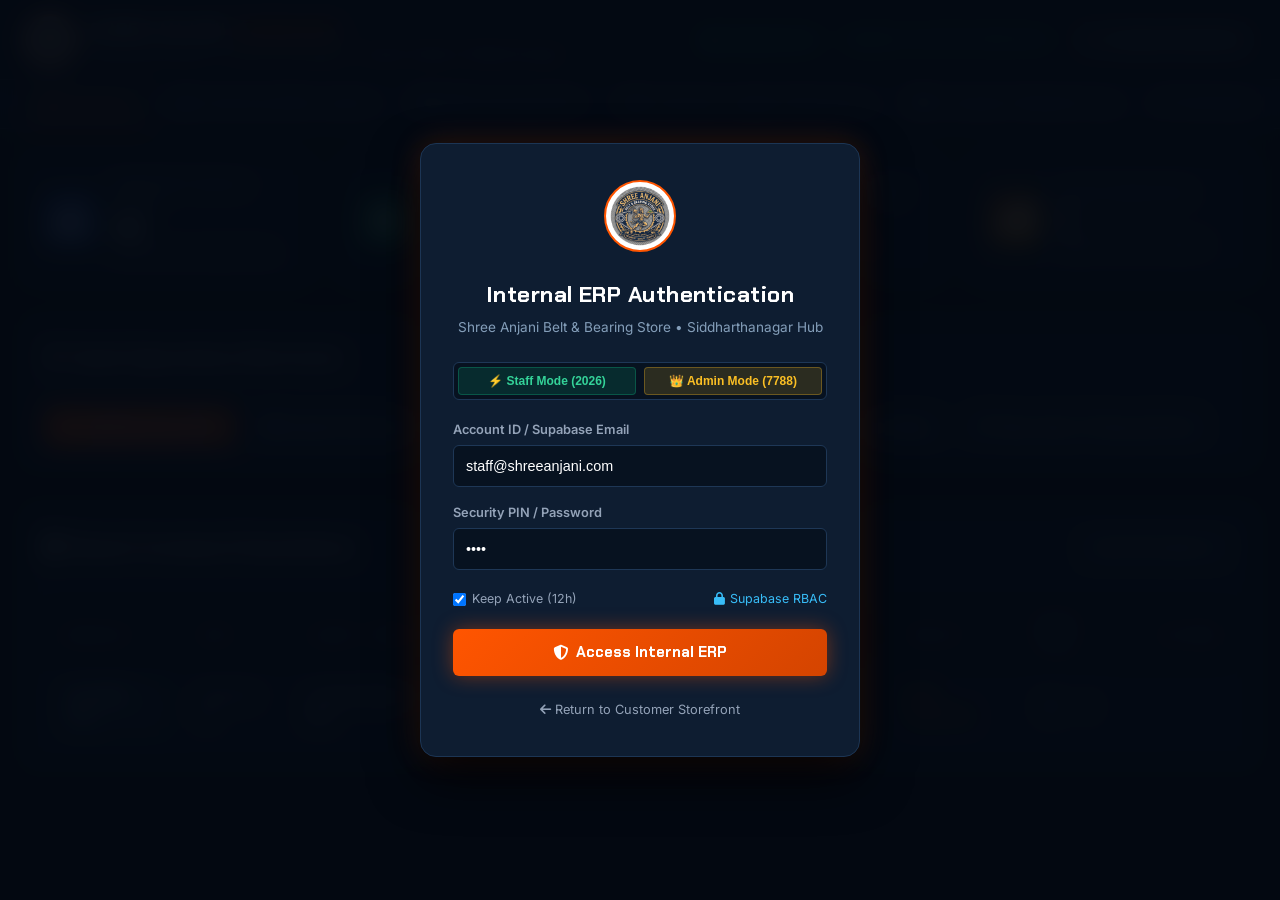
==== commit ee11eeaf: "feat(auth): add Dual-Mode Supabase Role-Based Auth (Admin PIN 7788 vs Staff PIN 2026) and ERP counte" ====
--- a/internal/index.html
+++ b/internal/index.html
@@ -23,21 +23,31 @@
       <div class="auth-brand-logo">
         <img src="../assets/logo.png?v=4" alt="Shree Anjani Emblem" style="width: 72px; height: 72px; border-radius: 50%; border: 2.5px solid var(--accent-orange); background: #FFFFFF; padding: 2px;" />
       </div>
-      <h2>Store Staff Authentication</h2>
-      <p class="auth-subtitle">Private Internal ERP — Shree Anjani Belt &amp; Bearing Store</p>
+      <h2>Internal ERP Authentication</h2>
+      <p class="auth-subtitle">Shree Anjani Belt &amp; Bearing Store • Siddharthanagar Hub</p>
+
+      <!-- Quick Role Mode Switcher -->
+      <div style="display: flex; gap: 0.5rem; margin-bottom: 1.25rem; background: #071220; padding: 0.25rem; border-radius: 6px; border: 1px solid #1E3756;">
+        <button type="button" onclick="document.getElementById('staffAuthEmail').value='staff@shreeanjani.com'; document.getElementById('staffAuthPass').value='2026';" style="flex: 1; background: rgba(16, 185, 129, 0.15); color: #34D399; border: 1px solid rgba(16, 185, 129, 0.3); border-radius: 4px; padding: 0.4rem; font-size: 0.75rem; font-weight: 700; cursor: pointer;">
+          ⚡ Staff Mode (2026)
+        </button>
+        <button type="button" onclick="document.getElementById('staffAuthEmail').value='admin@shreeanjani.com'; document.getElementById('staffAuthPass').value='7788';" style="flex: 1; background: rgba(251, 191, 36, 0.15); color: #FBBF24; border: 1px solid rgba(251, 191, 36, 0.3); border-radius: 4px; padding: 0.4rem; font-size: 0.75rem; font-weight: 700; cursor: pointer;">
+          👑 Admin Mode (7788)
+        </button>
+      </div>
       
       <form id="staffLoginForm" onsubmit="event.preventDefault(); window.handleStaffAuthLogin();">
         <div class="form-group-field" style="margin-bottom: 1rem; text-align: left;">
-          <label for="staffAuthEmail" style="display: block; font-size: 0.8rem; color: #94A3B8; margin-bottom: 0.35rem; font-weight: 600;">Store Staff ID / Email</label>
+          <label for="staffAuthEmail" style="display: block; font-size: 0.8rem; color: #94A3B8; margin-bottom: 0.35rem; font-weight: 600;">Account ID / Supabase Email</label>
           <input type="text" id="staffAuthEmail" placeholder="staff@shreeanjani.com or admin" value="staff@shreeanjani.com" style="width: 100%; background: #071220; border: 1px solid #1E3756; color: #fff; padding: 0.75rem; border-radius: 6px; font-size: 0.9rem;" required />
         </div>
         <div class="form-group-field" style="margin-bottom: 1.25rem; text-align: left;">
-          <label for="staffAuthPass" style="display: block; font-size: 0.8rem; color: #94A3B8; margin-bottom: 0.35rem; font-weight: 600;">Security Password / Quick Store PIN</label>
-          <input type="password" id="staffAuthPass" placeholder="Enter PIN (2026) or Password" value="2026" style="width: 100%; background: #071220; border: 1px solid #1E3756; color: #fff; padding: 0.75rem; border-radius: 6px; font-size: 0.9rem;" required />
+          <label for="staffAuthPass" style="display: block; font-size: 0.8rem; color: #94A3B8; margin-bottom: 0.35rem; font-weight: 600;">Security PIN / Password</label>
+          <input type="password" id="staffAuthPass" placeholder="Enter PIN (2026 / 7788) or Password" value="2026" style="width: 100%; background: #071220; border: 1px solid #1E3756; color: #fff; padding: 0.75rem; border-radius: 6px; font-size: 0.9rem;" required />
         </div>
         <div style="display: flex; justify-content: space-between; align-items: center; margin-bottom: 1.25rem; font-size: 0.78rem; color: #94A3B8;">
-          <label style="display: flex; align-items: center; gap: 0.4rem; cursor: pointer;"><input type="checkbox" id="rememberStaffSession" checked /> Keep Active (8h)</label>
-          <span style="color: #38BDF8; display: flex; align-items: center; gap: 0.3rem;"><i class="fa-solid fa-lock"></i> Supabase Secure</span>
+          <label style="display: flex; align-items: center; gap: 0.4rem; cursor: pointer;"><input type="checkbox" id="rememberStaffSession" checked /> Keep Active (12h)</label>
+          <span style="color: #38BDF8; display: flex; align-items: center; gap: 0.3rem;"><i class="fa-solid fa-lock"></i> Supabase RBAC</span>
         </div>
         <button type="submit" style="width: 100%; background: linear-gradient(135deg, #FF5500 0%, #D44400 100%); color: #fff; border: none; padding: 0.85rem; border-radius: 6px; font-family: 'Chakra Petch', sans-serif; font-size: 0.95rem; font-weight: 700; cursor: pointer; display: flex; align-items: center; justify-content: center; gap: 0.5rem; box-shadow: 0 0 20px rgba(255,85,0,0.4);">
           <i class="fa-solid fa-shield-halved"></i> Access Internal ERP
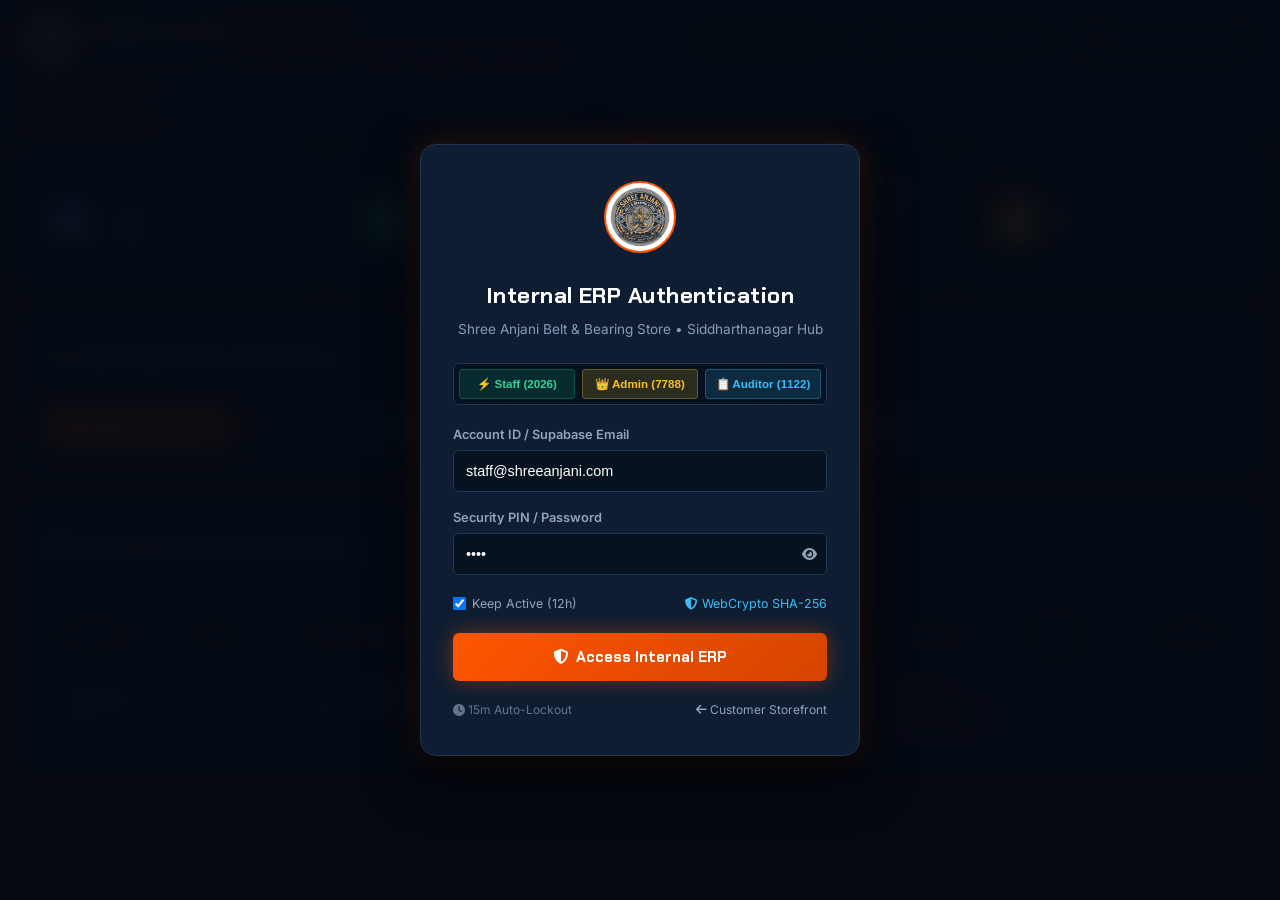
==== commit 4c226767: "feat(security): implement WebCrypto SHA-256 RBAC auth, lockout watchdog, curated git architecture & " ====
--- a/internal/index.html
+++ b/internal/index.html
@@ -14,6 +14,7 @@
   <link rel="icon" type="image/jpeg" href="../assets/logo.jpg" />
   <link rel="stylesheet" href="internal.css" />
   <script src="../supabase_client.js"></script>
+  <script src="auth_security.js"></script>
 </head>
 <body>
 
@@ -26,13 +27,21 @@
       <h2>Internal ERP Authentication</h2>
       <p class="auth-subtitle">Shree Anjani Belt &amp; Bearing Store • Siddharthanagar Hub</p>
 
+      <!-- Brute-Force Rate Limiter Lockout Warning Banner -->
+      <div id="authLockoutBanner" style="display: none; background: rgba(239, 68, 68, 0.15); border: 1px solid #EF4444; color: #FCA5A5; padding: 0.65rem 0.85rem; border-radius: 6px; font-size: 0.825rem; margin-bottom: 1rem; text-align: left;">
+        <i class="fa-solid fa-triangle-exclamation text-red"></i> <span id="authLockoutMsg">Too many failed attempts. Termial locked.</span>
+      </div>
+
       <!-- Quick Role Mode Switcher -->
-      <div style="display: flex; gap: 0.5rem; margin-bottom: 1.25rem; background: #071220; padding: 0.25rem; border-radius: 6px; border: 1px solid #1E3756;">
-        <button type="button" onclick="document.getElementById('staffAuthEmail').value='staff@shreeanjani.com'; document.getElementById('staffAuthPass').value='2026';" style="flex: 1; background: rgba(16, 185, 129, 0.15); color: #34D399; border: 1px solid rgba(16, 185, 129, 0.3); border-radius: 4px; padding: 0.4rem; font-size: 0.75rem; font-weight: 700; cursor: pointer;">
-          ⚡ Staff Mode (2026)
+      <div style="display: grid; grid-template-columns: repeat(3, 1fr); gap: 0.4rem; margin-bottom: 1.25rem; background: #071220; padding: 0.3rem; border-radius: 6px; border: 1px solid #1E3756;">
+        <button type="button" onclick="window.selectAuthRolePreset('STAFF')" id="roleBtnStaff" style="background: rgba(16, 185, 129, 0.15); color: #34D399; border: 1px solid rgba(16, 185, 129, 0.3); border-radius: 4px; padding: 0.45rem 0.2rem; font-size: 0.725rem; font-weight: 700; cursor: pointer;">
+          ⚡ Staff (2026)
         </button>
-        <button type="button" onclick="document.getElementById('staffAuthEmail').value='admin@shreeanjani.com'; document.getElementById('staffAuthPass').value='7788';" style="flex: 1; background: rgba(251, 191, 36, 0.15); color: #FBBF24; border: 1px solid rgba(251, 191, 36, 0.3); border-radius: 4px; padding: 0.4rem; font-size: 0.75rem; font-weight: 700; cursor: pointer;">
-          👑 Admin Mode (7788)
+        <button type="button" onclick="window.selectAuthRolePreset('ADMIN')" id="roleBtnAdmin" style="background: rgba(251, 191, 36, 0.15); color: #FBBF24; border: 1px solid rgba(251, 191, 36, 0.3); border-radius: 4px; padding: 0.45rem 0.2rem; font-size: 0.725rem; font-weight: 700; cursor: pointer;">
+          👑 Admin (7788)
+        </button>
+        <button type="button" onclick="window.selectAuthRolePreset('AUDITOR')" id="roleBtnAuditor" style="background: rgba(56, 189, 248, 0.15); color: #38BDF8; border: 1px solid rgba(56, 189, 248, 0.3); border-radius: 4px; padding: 0.45rem 0.2rem; font-size: 0.725rem; font-weight: 700; cursor: pointer;">
+          📋 Auditor (1122)
         </button>
       </div>
       
@@ -41,21 +50,27 @@
           <label for="staffAuthEmail" style="display: block; font-size: 0.8rem; color: #94A3B8; margin-bottom: 0.35rem; font-weight: 600;">Account ID / Supabase Email</label>
           <input type="text" id="staffAuthEmail" placeholder="staff@shreeanjani.com or admin" value="staff@shreeanjani.com" style="width: 100%; background: #071220; border: 1px solid #1E3756; color: #fff; padding: 0.75rem; border-radius: 6px; font-size: 0.9rem;" required />
         </div>
-        <div class="form-group-field" style="margin-bottom: 1.25rem; text-align: left;">
+        <div class="form-group-field" style="margin-bottom: 1.25rem; text-align: left; position: relative;">
           <label for="staffAuthPass" style="display: block; font-size: 0.8rem; color: #94A3B8; margin-bottom: 0.35rem; font-weight: 600;">Security PIN / Password</label>
-          <input type="password" id="staffAuthPass" placeholder="Enter PIN (2026 / 7788) or Password" value="2026" style="width: 100%; background: #071220; border: 1px solid #1E3756; color: #fff; padding: 0.75rem; border-radius: 6px; font-size: 0.9rem;" required />
+          <div style="position: relative;">
+            <input type="password" id="staffAuthPass" placeholder="Enter PIN (2026 / 7788 / 1122) or Password" value="2026" style="width: 100%; background: #071220; border: 1px solid #1E3756; color: #fff; padding: 0.75rem 2.5rem 0.75rem 0.75rem; border-radius: 6px; font-size: 0.9rem;" required />
+            <button type="button" onclick="window.toggleAuthPassVisibility()" style="position: absolute; right: 10px; top: 50%; transform: translateY(-50%); background: none; border: none; color: #94A3B8; cursor: pointer;" title="Show/Hide PIN">
+              <i class="fa-solid fa-eye" id="passToggleIcon"></i>
+            </button>
+          </div>
         </div>
         <div style="display: flex; justify-content: space-between; align-items: center; margin-bottom: 1.25rem; font-size: 0.78rem; color: #94A3B8;">
           <label style="display: flex; align-items: center; gap: 0.4rem; cursor: pointer;"><input type="checkbox" id="rememberStaffSession" checked /> Keep Active (12h)</label>
-          <span style="color: #38BDF8; display: flex; align-items: center; gap: 0.3rem;"><i class="fa-solid fa-lock"></i> Supabase RBAC</span>
-        </div>
-        <button type="submit" style="width: 100%; background: linear-gradient(135deg, #FF5500 0%, #D44400 100%); color: #fff; border: none; padding: 0.85rem; border-radius: 6px; font-family: 'Chakra Petch', sans-serif; font-size: 0.95rem; font-weight: 700; cursor: pointer; display: flex; align-items: center; justify-content: center; gap: 0.5rem; box-shadow: 0 0 20px rgba(255,85,0,0.4);">
+          <span style="color: #38BDF8; display: flex; align-items: center; gap: 0.3rem;"><i class="fa-solid fa-shield-halved"></i> WebCrypto SHA-256</span>
+        </div>
+        <button type="submit" id="btnSubmitAuth" style="width: 100%; background: linear-gradient(135deg, #FF5500 0%, #D44400 100%); color: #fff; border: none; padding: 0.85rem; border-radius: 6px; font-family: 'Chakra Petch', sans-serif; font-size: 0.95rem; font-weight: 700; cursor: pointer; display: flex; align-items: center; justify-content: center; gap: 0.5rem; box-shadow: 0 0 20px rgba(255,85,0,0.4);">
           <i class="fa-solid fa-shield-halved"></i> Access Internal ERP
         </button>
       </form>
       
-      <div style="margin-top: 1.25rem; text-align: center;">
-        <a href="../index.html" style="color: #94A3B8; font-size: 0.8rem; text-decoration: none;"><i class="fa-solid fa-arrow-left"></i> Return to Customer Storefront</a>
+      <div style="margin-top: 1.25rem; display: flex; justify-content: space-between; align-items: center; font-size: 0.75rem; color: #64748B;">
+        <span title="Auto-locks after 15m idle"><i class="fa-solid fa-clock"></i> 15m Auto-Lockout</span>
+        <a href="../index.html" style="color: #94A3B8; text-decoration: none;"><i class="fa-solid fa-arrow-left"></i> Customer Storefront</a>
       </div>
     </div>
   </div>
@@ -77,9 +92,9 @@
         <i class="fa-solid fa-cloud"></i> <span id="headerSupabaseText">Supabase Connected</span>
       </div>
       <div class="staff-session-indicator" id="staffSessionBadge" style="display: none; align-items: center; gap: 0.5rem; background: rgba(16, 185, 129, 0.15); border: 1px solid rgba(16, 185, 129, 0.35); padding: 0.35rem 0.75rem; border-radius: 9999px;">
-        <span style="color: #34D399; font-size: 0.78rem; font-weight: 700;"><i class="fa-solid fa-user-check"></i> <span id="staffDisplayTag">STAFF</span></span>
-        <button onclick="window.handleStaffLogout()" title="Log out and Lock ERP" style="background: none; border: none; color: #EF4444; cursor: pointer; font-size: 0.85rem; padding-left: 0.25rem;">
-          <i class="fa-solid fa-right-from-bracket"></i>
+        <span id="staffDisplayTag" style="font-size: 0.78rem; font-weight: 700;"><i class="fa-solid fa-user-check"></i> STAFF</span>
+        <button onclick="window.lockTerminal()" title="Lock Terminal Now (Ctrl+L / Esc)" style="background: rgba(239, 68, 68, 0.2); border: 1px solid rgba(239, 68, 68, 0.4); color: #FCA5A5; cursor: pointer; font-size: 0.75rem; padding: 0.2rem 0.45rem; border-radius: 4px; display: inline-flex; align-items: center; gap: 0.25rem;">
+          <i class="fa-solid fa-lock"></i> Lock
         </button>
       </div>
       <span class="time-badge" id="internalNepalClock">
